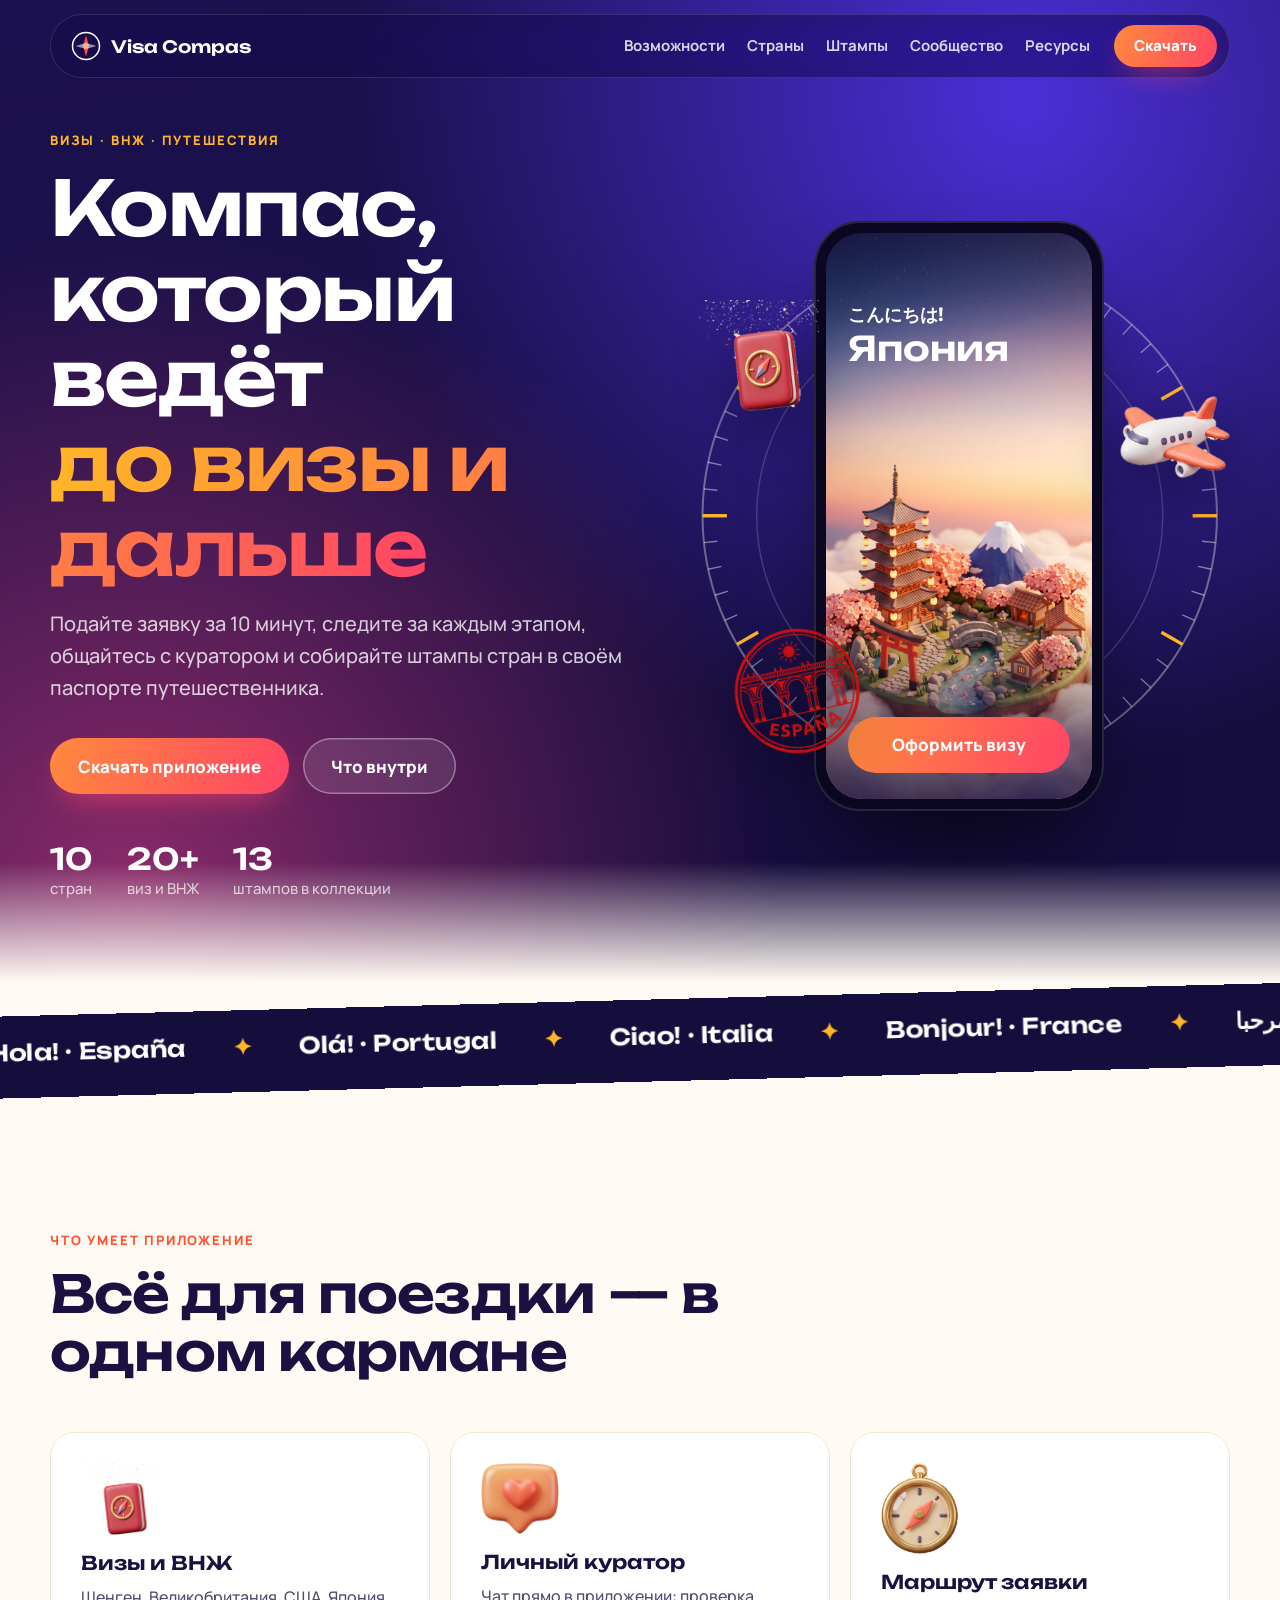
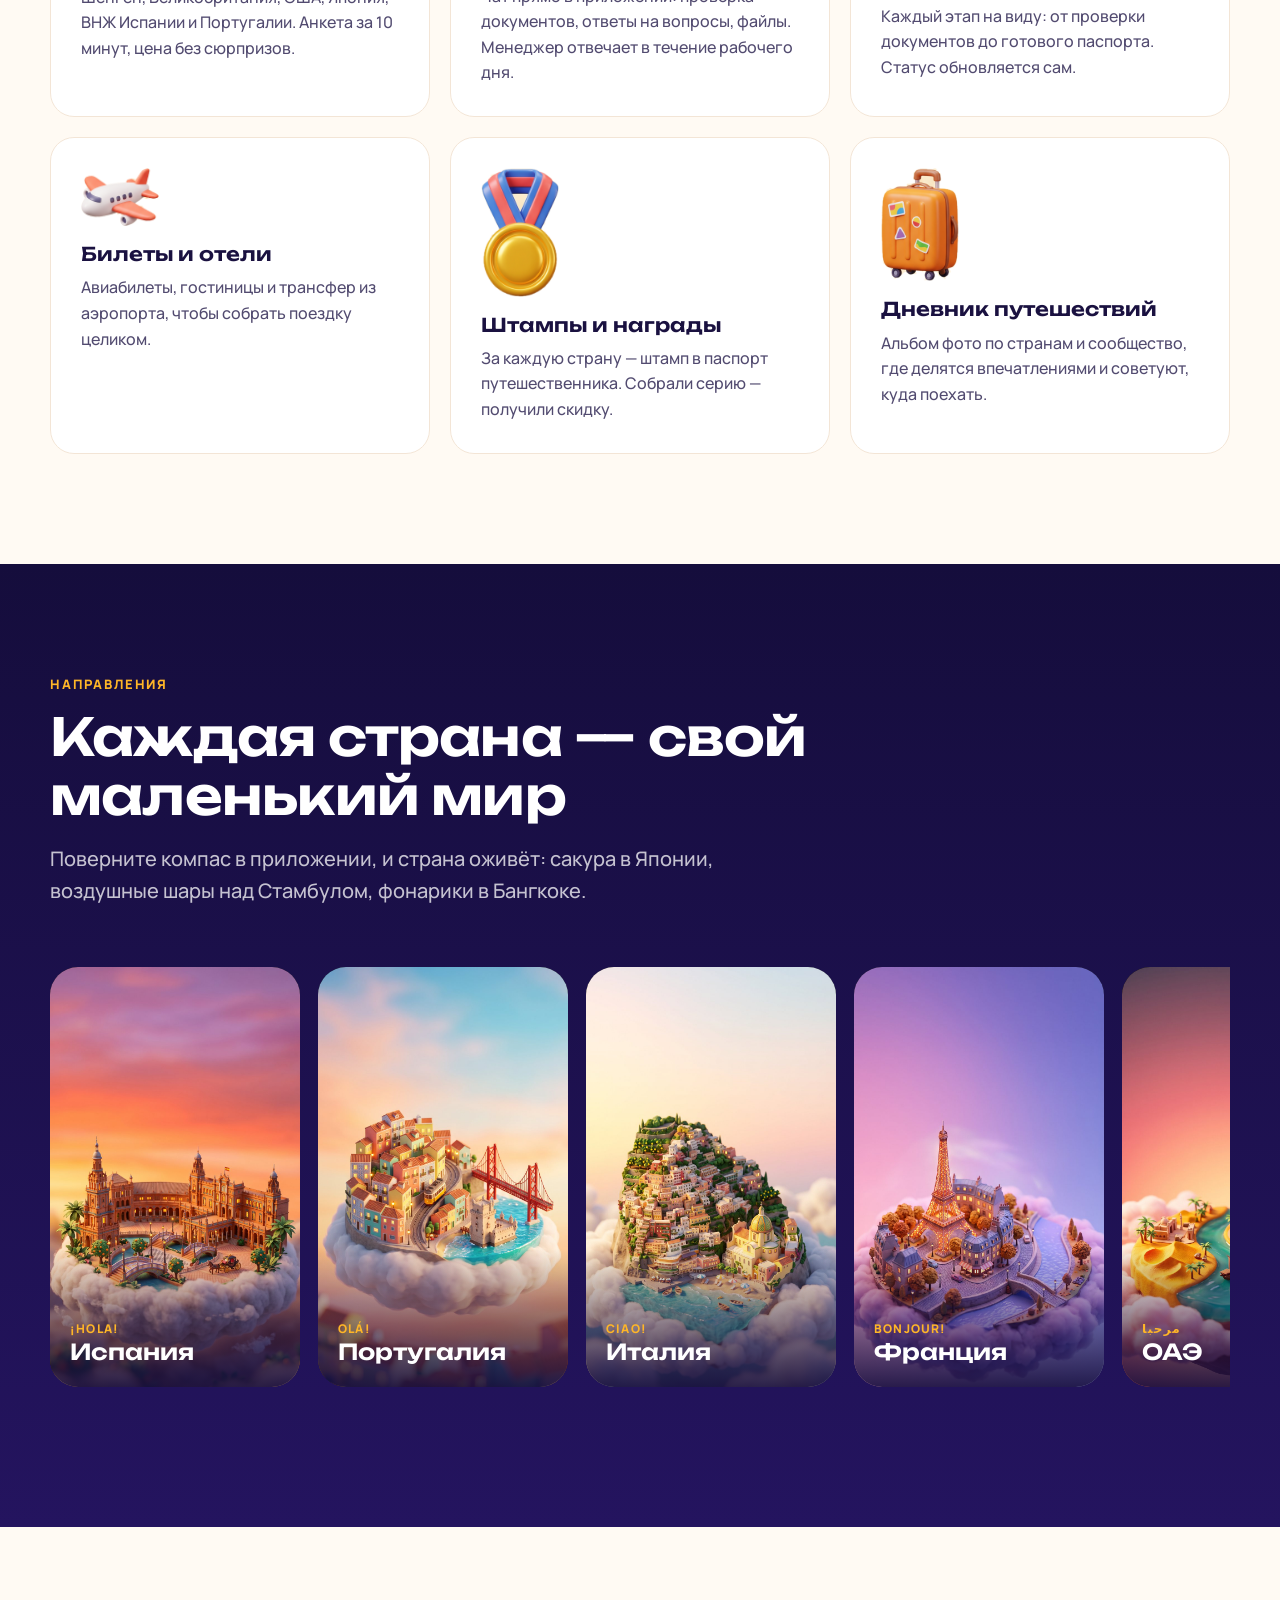
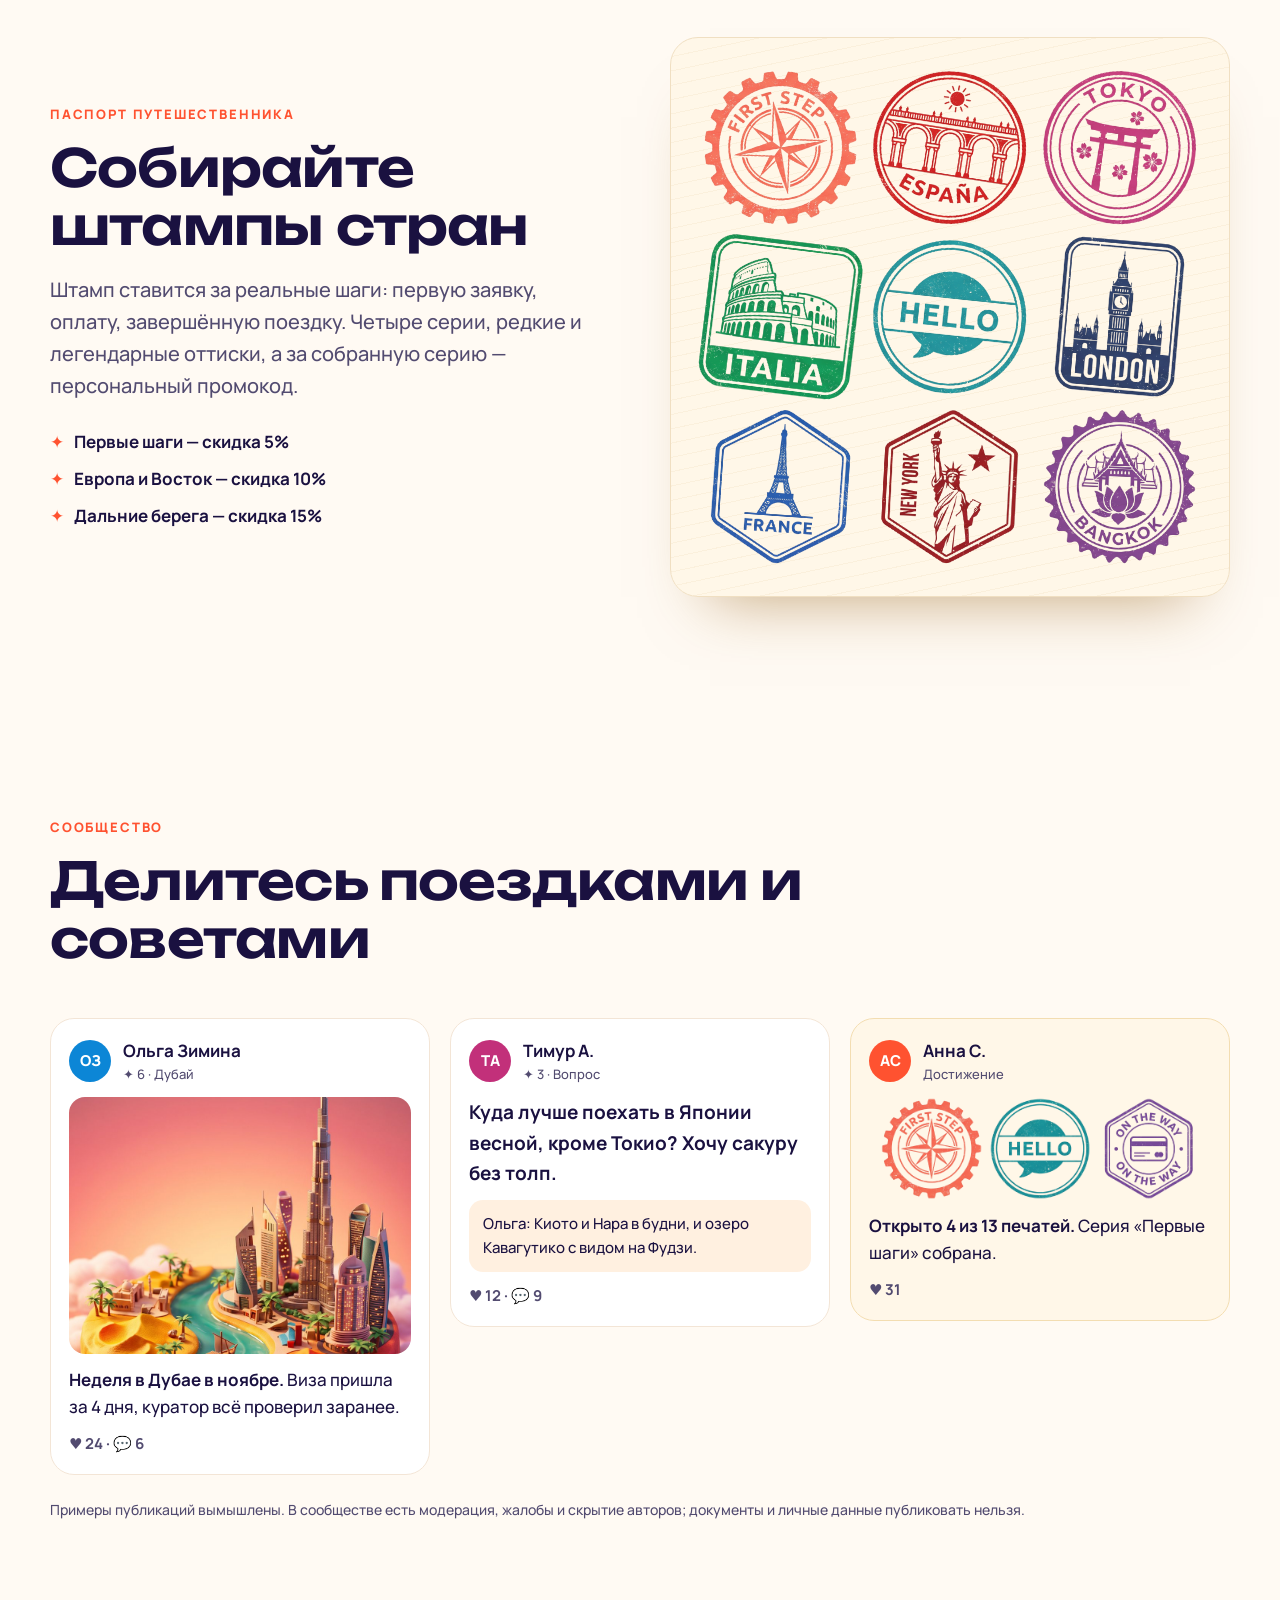
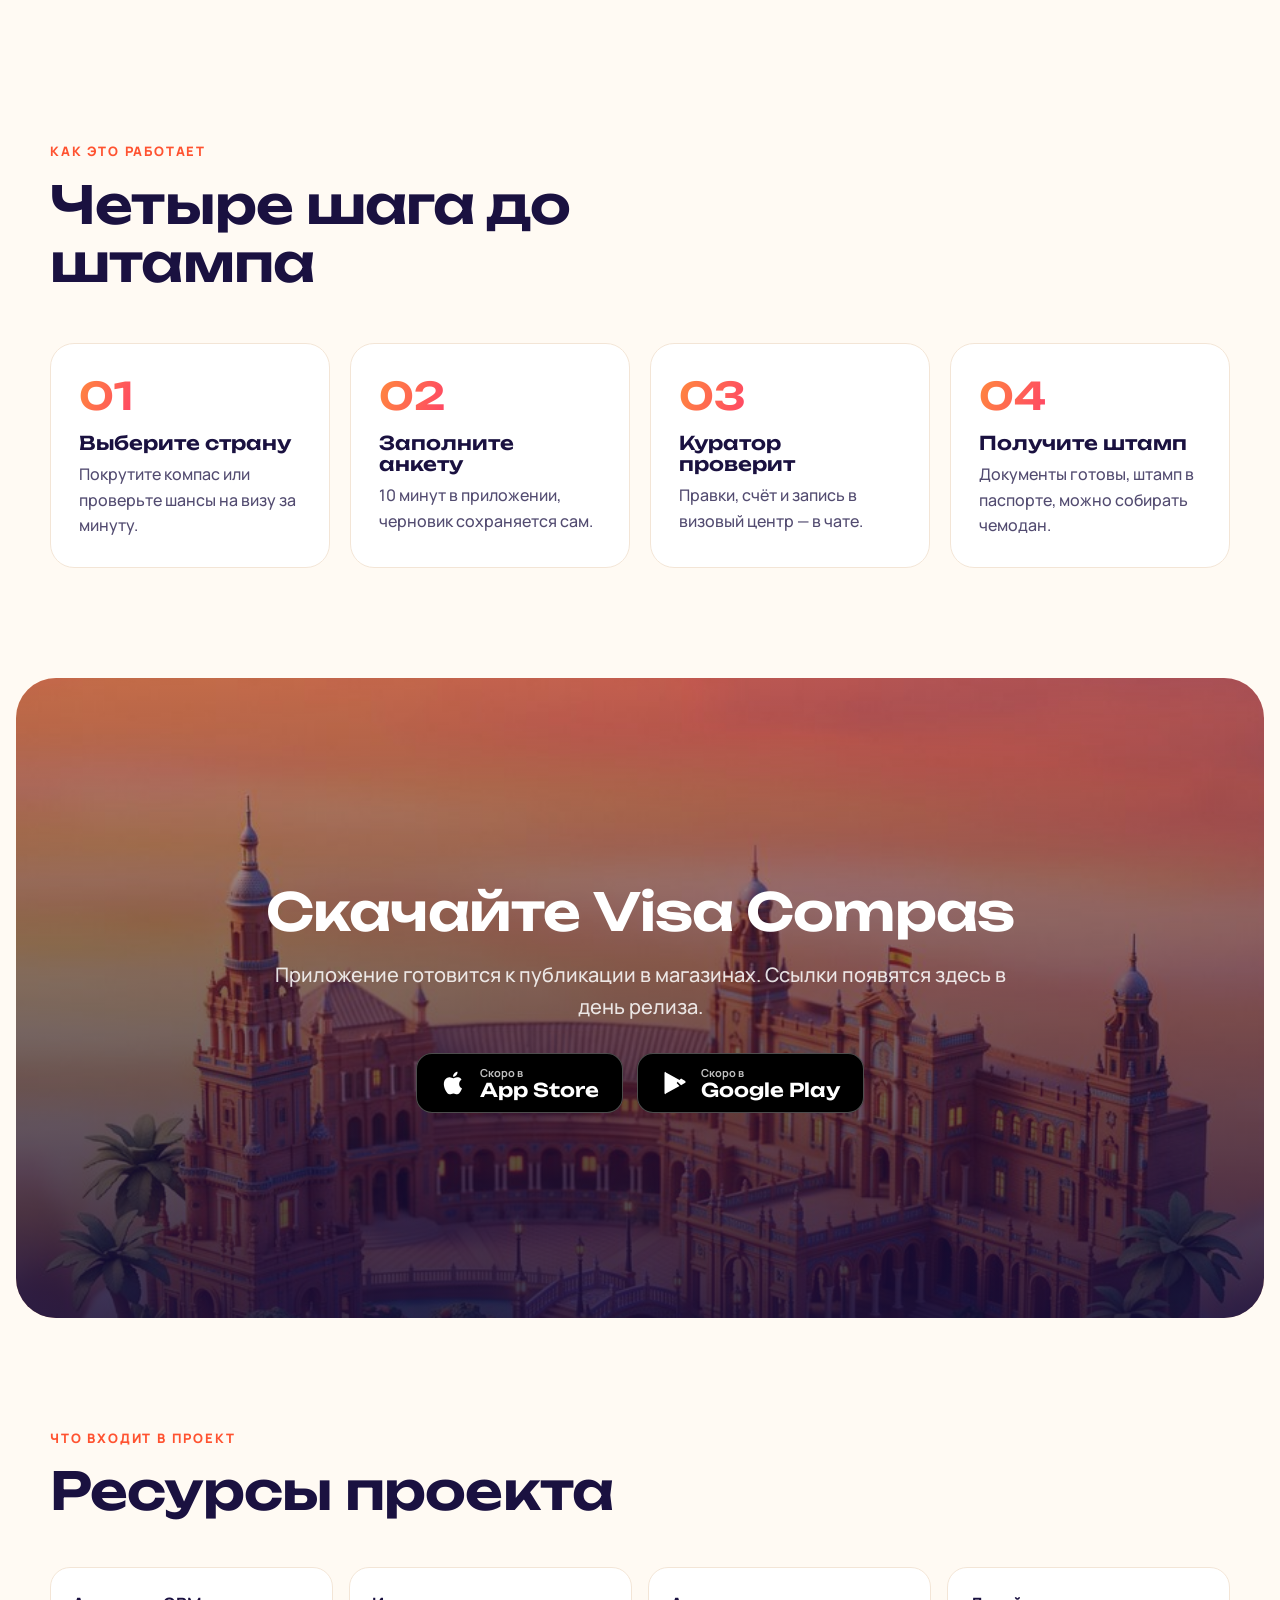
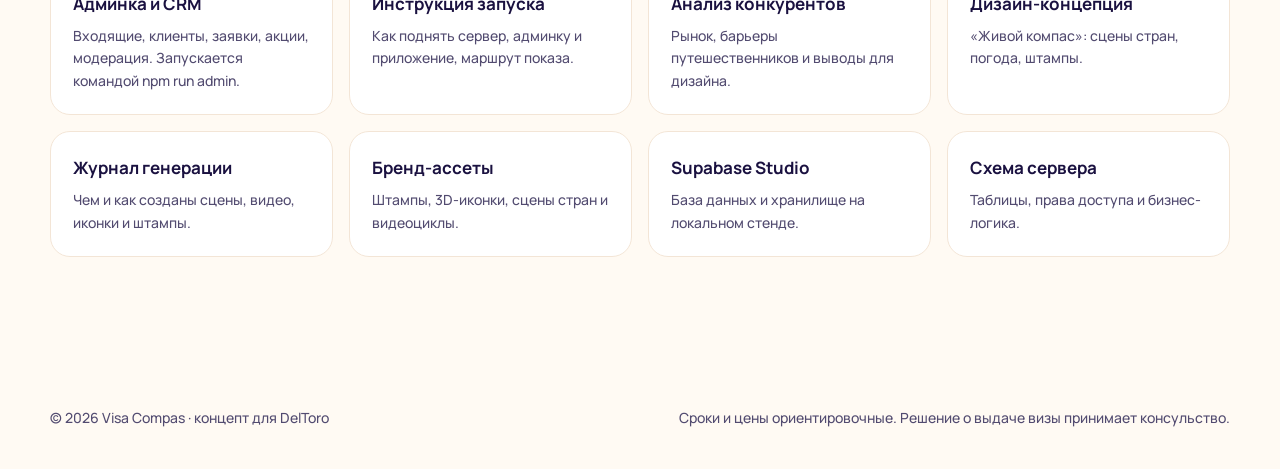
==== index.html @ 00171184 "Visa Compas landing page" ====
<!doctype html>
<html lang="ru">
<head>
  <meta charset="UTF-8" />
  <meta name="viewport" content="width=device-width, initial-scale=1" />
  <title>Visa Compas — визы, ВНЖ и путешествия в одном приложении</title>
  <meta name="description" content="Visa Compas: оформление виз и ВНЖ с личным куратором, авиабилеты, гостиницы и трансферы, коллекция штампов и сообщество путешественников." />
  <meta name="theme-color" content="#150D3C" />
  <link rel="preconnect" href="https://fonts.googleapis.com" />
  <link rel="stylesheet" href="https://fonts.googleapis.com/css2?family=Manrope:wght@500;600;700;800&family=Unbounded:wght@500;600;700&display=swap" />
  <link rel="stylesheet" href="styles.css" />
</head>
<body>
  <div class="intro" id="intro" aria-hidden="true">
    <div class="intro-stage">
      <svg class="intro-compass" viewBox="0 0 200 200">
        <circle class="intro-ring" cx="100" cy="100" r="92" />
        <circle class="intro-ring thin" cx="100" cy="100" r="74" />
        <g class="intro-ticks"></g>
        <g class="intro-needle">
          <path d="M100 26 L110 100 L100 174 L90 100 Z" fill="#FF5230" />
          <path d="M100 100 L110 100 L100 174 Z" fill="#FFFFFF" opacity=".9" />
          <circle cx="100" cy="100" r="6" fill="#FFB627" />
        </g>
      </svg>
      <img class="intro-stamp" src="media/stamps/approved.png" alt="" />
    </div>
    <p class="intro-word"><span>Visa</span> <span>Compas</span></p>
    <p class="intro-hint">Нажмите, чтобы пропустить</p>
  </div>

  <div class="glow" aria-hidden="true"></div>

  <header class="nav" id="top">
    <a class="logo" href="#top" aria-label="Visa Compas">
      <svg viewBox="0 0 40 40" aria-hidden="true"><circle cx="20" cy="20" r="18" fill="none" stroke="currentColor" stroke-width="2"/><path d="M20 6 L24 20 L20 34 L16 20 Z" fill="#FF5230"/><path d="M6 20 L20 16 L34 20 L20 24 Z" fill="currentColor" opacity=".55"/></svg>
      Visa Compas
    </a>
    <nav aria-label="Разделы">
      <a href="#features">Возможности</a>
      <a href="#countries">Страны</a>
      <a href="#stamps">Штампы</a>
      <a href="#community">Сообщество</a>
      <a href="#resources">Ресурсы</a>
    </nav>
    <a class="btn small" href="#download">Скачать</a>
  </header>

  <main>
    <section class="hero">
      <div class="hero-text">
        <p class="kicker reveal">Визы · ВНЖ · Путешествия</p>
        <h1 class="reveal">Компас,<br />который ведёт<br /><span class="grad">до визы и дальше</span></h1>
        <p class="lead reveal">Подайте заявку за 10 минут, следите за каждым этапом, общайтесь с куратором и собирайте штампы стран в своём паспорте путешественника.</p>
        <div class="cta reveal">
          <a class="btn" href="#download">Скачать приложение</a>
          <a class="btn ghost" href="#features">Что внутри</a>
        </div>
        <ul class="facts reveal">
          <li><b>10</b> стран</li>
          <li><b>20+</b> виз и ВНЖ</li>
          <li><b>13</b> штампов в коллекции</li>
        </ul>
      </div>
      <div class="hero-stage" aria-hidden="true">
        <svg class="ring" viewBox="0 0 400 400">
          <circle cx="200" cy="200" r="190" fill="none" stroke="rgba(255,255,255,.35)" stroke-width="1.5"/>
          <circle cx="200" cy="200" r="150" fill="none" stroke="rgba(255,255,255,.18)"/>
          <g class="ticks"></g>
        </svg>
        <div class="phone">
          <video class="phone-video" src="media/loops/japan.mp4" autoplay muted loop playsinline poster="media/scenes/japan.jpg"></video>
          <div class="phone-ui">
            <span class="hello">こんにちは!</span>
            <span class="place">Япония</span>
            <span class="pill">Оформить визу</span>
          </div>
          <div class="sakura"></div>
        </div>
        <img class="float f1" src="media/icons3d/passport.png" alt="" />
        <img class="float f2" src="media/icons3d/plane.png" alt="" />
        <img class="float f3" src="media/stamps/country_spain.png" alt="" />
      </div>
    </section>

    <div class="marquee" aria-hidden="true">
      <div class="track">
        <span>¡Hola! · España</span><span>Olá! · Portugal</span><span>Ciao! · Italia</span><span>Bonjour! · France</span><span>مرحبا · Dubai</span><span>Merhaba! · Türkiye</span><span>こんにちは · 日本</span><span>สวัสดี · Thailand</span><span>Hello! · London</span><span>Hey! · New York</span>
        <span>¡Hola! · España</span><span>Olá! · Portugal</span><span>Ciao! · Italia</span><span>Bonjour! · France</span><span>مرحبا · Dubai</span><span>Merhaba! · Türkiye</span><span>こんにちは · 日本</span><span>สวัสดี · Thailand</span><span>Hello! · London</span><span>Hey! · New York</span>
      </div>
    </div>

    <section class="section" id="features">
      <p class="kicker reveal">Что умеет приложение</p>
      <h2 class="reveal">Всё для поездки — в одном кармане</h2>
      <div class="features">
        <article class="feature reveal"><img src="media/icons3d/passport.png" alt="" /><h3>Визы и ВНЖ</h3><p>Шенген, Великобритания, США, Япония, ВНЖ Испании и Португалии. Анкета за 10 минут, цена без сюрпризов.</p></article>
        <article class="feature reveal"><img src="media/icons3d/chat.png" alt="" /><h3>Личный куратор</h3><p>Чат прямо в приложении: проверка документов, ответы на вопросы, файлы. Менеджер отвечает в течение рабочего дня.</p></article>
        <article class="feature reveal"><img src="media/icons3d/compass.png" alt="" /><h3>Маршрут заявки</h3><p>Каждый этап на виду: от проверки документов до готового паспорта. Статус обновляется сам.</p></article>
        <article class="feature reveal"><img src="media/icons3d/plane.png" alt="" /><h3>Билеты и отели</h3><p>Авиабилеты, гостиницы и трансфер из аэропорта, чтобы собрать поездку целиком.</p></article>
        <article class="feature reveal"><img src="media/icons3d/medal.png" alt="" /><h3>Штампы и награды</h3><p>За каждую страну — штамп в паспорт путешественника. Собрали серию — получили скидку.</p></article>
        <article class="feature reveal"><img src="media/icons3d/suitcase.png" alt="" /><h3>Дневник путешествий</h3><p>Альбом фото по странам и сообщество, где делятся впечатлениями и советуют, куда поехать.</p></article>
      </div>
    </section>

    <section class="section dark" id="countries">
      <p class="kicker reveal">Направления</p>
      <h2 class="reveal">Каждая страна — свой маленький мир</h2>
      <p class="lead reveal">Поверните компас в приложении, и страна оживёт: сакура в Японии, воздушные шары над Стамбулом, фонарики в Бангкоке.</p>
      <div class="islands" role="list"></div>
    </section>

    <section class="section" id="stamps">
      <div class="split">
        <div>
          <p class="kicker reveal">Паспорт путешественника</p>
          <h2 class="reveal">Собирайте штампы стран</h2>
          <p class="lead reveal">Штамп ставится за реальные шаги: первую заявку, оплату, завершённую поездку. Четыре серии, редкие и легендарные оттиски, а за собранную серию — персональный промокод.</p>
          <ul class="ticks-list reveal">
            <li>Первые шаги — скидка 5%</li>
            <li>Европа и Восток — скидка 10%</li>
            <li>Дальние берега — скидка 15%</li>
          </ul>
        </div>
        <div class="paper" aria-label="Пример коллекции штампов">
          <div class="stamp-grid"></div>
        </div>
      </div>
    </section>

    <section class="section community" id="community">
      <p class="kicker reveal">Сообщество</p>
      <h2 class="reveal">Делитесь поездками и советами</h2>
      <div class="cards">
        <article class="post reveal">
          <header><span class="ava" style="background:#0C86D6">ОЗ</span><div><b>Ольга Зимина</b><small>✦ 6 · Дубай</small></div></header>
          <img src="media/scenes/uae.jpg" alt="Сцена Дубая из приложения" loading="lazy" />
          <p><b>Неделя в Дубае в ноябре.</b> Виза пришла за 4 дня, куратор всё проверил заранее.</p>
          <footer>♥ 24 · 💬 6</footer>
        </article>
        <article class="post reveal">
          <header><span class="ava" style="background:#C2307A">ТА</span><div><b>Тимур А.</b><small>✦ 3 · Вопрос</small></div></header>
          <p class="q">Куда лучше поехать в Японии весной, кроме Токио? Хочу сакуру без толп.</p>
          <p class="answer">Ольга: Киото и Нара в будни, и озеро Кавагутико с видом на Фудзи.</p>
          <footer>♥ 12 · 💬 9</footer>
        </article>
        <article class="post achievement reveal">
          <header><span class="ava" style="background:#FF5230">АС</span><div><b>Анна С.</b><small>Достижение</small></div></header>
          <div class="trophy"><img src="media/stamps/first_step.png" alt="" /><img src="media/stamps/first_chat.png" alt="" /><img src="media/stamps/first_pay.png" alt="" /></div>
          <p><b>Открыто 4 из 13 печатей.</b> Серия «Первые шаги» собрана.</p>
          <footer>♥ 31</footer>
        </article>
      </div>
      <p class="note reveal">Примеры публикаций вымышлены. В сообществе есть модерация, жалобы и скрытие авторов; документы и личные данные публиковать нельзя.</p>
    </section>

    <section class="section" id="how">
      <p class="kicker reveal">Как это работает</p>
      <h2 class="reveal">Четыре шага до штампа</h2>
      <ol class="steps">
        <li class="reveal"><b>01</b><h3>Выберите страну</h3><p>Покрутите компас или проверьте шансы на визу за минуту.</p></li>
        <li class="reveal"><b>02</b><h3>Заполните анкету</h3><p>10 минут в приложении, черновик сохраняется сам.</p></li>
        <li class="reveal"><b>03</b><h3>Куратор проверит</h3><p>Правки, счёт и запись в визовый центр — в чате.</p></li>
        <li class="reveal"><b>04</b><h3>Получите штамп</h3><p>Документы готовы, штамп в паспорте, можно собирать чемодан.</p></li>
      </ol>
    </section>

    <section class="download" id="download">
      <video src="media/loops/spain.mp4" autoplay muted loop playsinline poster="media/scenes/spain.jpg" aria-hidden="true"></video>
      <div class="download-inner">
        <h2 class="reveal">Скачайте Visa Compas</h2>
        <p class="lead reveal">Приложение готовится к публикации в магазинах. Ссылки появятся здесь в день релиза.</p>
        <div class="stores reveal">
          <a class="store" href="#download" aria-disabled="true"><svg viewBox="0 0 24 24" aria-hidden="true"><path fill="currentColor" d="M16.4 12.6c0-2.4 2-3.6 2.1-3.7-1.1-1.7-2.9-1.9-3.5-1.9-1.5-.2-2.9.9-3.7.9s-1.9-.9-3.2-.8c-1.6 0-3.1 1-4 2.4-1.7 3-.4 7.4 1.2 9.8.8 1.2 1.8 2.5 3 2.4 1.2 0 1.7-.8 3.2-.8s1.9.8 3.2.8c1.3 0 2.1-1.2 2.9-2.4.9-1.3 1.3-2.6 1.3-2.7-.1 0-2.5-1-2.5-4M14 5.4c.7-.8 1.1-1.9 1-3-.9 0-2.1.6-2.8 1.4-.6.7-1.2 1.8-1 2.9 1.1.1 2.1-.5 2.8-1.3"/></svg><span><small>Скоро в</small>App Store</span></a>
          <a class="store" href="#download" aria-disabled="true"><svg viewBox="0 0 24 24" aria-hidden="true"><path fill="currentColor" d="M3.6 2.3 13.4 12l-9.8 9.7c-.4-.2-.6-.6-.6-1.1V3.4c0-.5.2-.9.6-1.1m11 8.5 2.6-2.6 3.2 1.8c.9.5.9 1.6 0 2.1l-3.2 1.8-2.6-2.6zm-1.2 1.2 2.5 2.5-11.7 6.6 9.2-9.1zm0 0L4.2 2.9 15.9 9.5z"/></svg><span><small>Скоро в</small>Google Play</span></a>
        </div>
      </div>
    </section>

    <section class="section" id="resources">
      <p class="kicker reveal">Для команды и заказчика</p>
      <h2 class="reveal">Ресурсы проекта</h2>
      <div class="resources">
        <a class="res reveal" href="http://localhost:5180"><b>Админка и CRM</b><span>Входящие, клиенты, заявки, акции, модерация. Запускается командой npm run admin.</span></a>
        <a class="res reveal" href="../README.md"><b>Инструкция запуска</b><span>Как поднять сервер, админку и приложение, маршрут показа.</span></a>
        <a class="res reveal" href="../docs/competitive-analysis.md"><b>Анализ конкурентов</b><span>Рынок, барьеры путешественников и выводы для дизайна.</span></a>
        <a class="res reveal" href="../docs/redesign-plan.md"><b>Дизайн-концепция</b><span>«Живой компас»: сцены стран, погода, штампы.</span></a>
        <a class="res reveal" href="../docs/generation-log.md"><b>Журнал генерации</b><span>Чем и как созданы сцены, видео, иконки и штампы.</span></a>
        <a class="res reveal" href="media/stamps/"><b>Бренд-ассеты</b><span>Штампы, 3D-иконки, сцены стран и видеоциклы.</span></a>
        <a class="res reveal" href="http://localhost:54323"><b>Supabase Studio</b><span>База данных и хранилище на локальном стенде.</span></a>
        <a class="res reveal" href="../supabase/migrations/"><b>Схема сервера</b><span>Таблицы, права доступа и бизнес-логика.</span></a>
      </div>
    </section>
  </main>

  <footer class="foot">
    <span>© 2026 Visa Compas · концепт для DelToro</span>
    <span>Сроки и цены ориентировочные. Решение о выдаче визы принимает консульство.</span>
  </footer>

  <script src="app.js"></script>
</body>
</html>
---- styles.css ----
/* Same palette as the app: ink night, sunset coral, sun gold. */
:root {
  --ink: #150d3c; --pine: #2a1a7a; --violet: #5336e2; --paper: #fffaf3; --bone: #fff0e0; --line: #f3e5d6;
  --ember: #ff5230; --coral: #ff8a3d; --rose: #ff4466; --brass: #ffb627; --text: #1a1140; --soft: #524b70;
  --r: 24px; --max: 1180px;
}
* { box-sizing: border-box; }
html { scroll-behavior: smooth; }
body { margin: 0; background: var(--paper); color: var(--text); font: 500 17px/1.6 Manrope, system-ui, sans-serif; overflow-x: hidden; }
h1, h2, h3 { font-family: Unbounded, sans-serif; font-weight: 600; margin: 0; line-height: 1.12; }
h1 { font-size: clamp(38px, 6vw, 76px); letter-spacing: -0.02em; }
h2 { font-size: clamp(30px, 4.2vw, 52px); letter-spacing: -0.015em; max-width: 16ch; }
h3 { font-size: 19px; }
p { margin: 0; }
a { color: inherit; }
img, video { display: block; max-width: 100%; }
:focus-visible { outline: 3px solid var(--brass); outline-offset: 3px; border-radius: 8px; }

.grad { background: linear-gradient(100deg, var(--brass), var(--coral) 45%, var(--rose)); -webkit-background-clip: text; background-clip: text; color: transparent; }
.kicker { font-weight: 800; font-size: 13px; letter-spacing: .14em; text-transform: uppercase; color: var(--ember); margin-bottom: 14px; }
.lead { font-size: clamp(17px, 1.6vw, 20px); color: var(--soft); max-width: 58ch; margin-top: 18px; }

.btn { display: inline-flex; align-items: center; justify-content: center; height: 56px; padding: 0 28px; border-radius: 999px; text-decoration: none; font-weight: 800; color: #fff; background: linear-gradient(110deg, var(--coral), var(--rose)); box-shadow: 0 14px 30px -12px rgba(255, 68, 102, .7); transition: transform .25s, box-shadow .25s; }
.btn:hover { transform: translateY(-2px); box-shadow: 0 20px 36px -12px rgba(255, 68, 102, .8); }
.btn.ghost { background: rgba(255,255,255,.1); box-shadow: inset 0 0 0 1.5px rgba(255,255,255,.35); }
.btn.small { height: 42px; padding: 0 20px; font-size: 15px; }

/* Soft light that follows the cursor over the dark hero. */
.glow { position: fixed; inset: 0; pointer-events: none; z-index: 0; background: radial-gradient(500px circle at var(--mx, 70%) var(--my, 20%), rgba(255, 138, 61, .16), transparent 60%); }

.nav { position: fixed; top: calc(14px + env(safe-area-inset-top, 0px)); left: 50%; transform: translateX(-50%); z-index: 20; width: min(var(--max), calc(100% - 28px)); display: flex; align-items: center; gap: 24px; padding: 10px 12px 10px 20px; border-radius: 999px; color: #fff; background: rgba(21, 13, 60, .55); backdrop-filter: blur(16px) saturate(140%); border: 1px solid rgba(255,255,255,.12); transition: background .3s; }
.nav.solid { background: rgba(21, 13, 60, .9); }
.logo { display: flex; align-items: center; gap: 10px; font: 600 17px Unbounded, sans-serif; text-decoration: none; }
.logo svg { width: 30px; height: 30px; animation: spin 24s linear infinite; }
.nav nav { display: flex; gap: 22px; margin-left: auto; }
.nav nav a { text-decoration: none; font-weight: 700; font-size: 15px; opacity: .82; transition: opacity .2s; }
.nav nav a:hover { opacity: 1; }

.hero { position: relative; z-index: 1; min-height: min(100vh, 900px); display: grid; grid-template-columns: 1.05fr .95fr; align-items: center; gap: 40px; padding: 130px max(28px, calc((100% - var(--max)) / 2)) 80px; color: #fff; background: radial-gradient(circle at 80% 10%, #4b2fd8 0, transparent 50%), radial-gradient(circle at 10% 90%, #8a2a6a 0, transparent 45%), linear-gradient(170deg, #1c1150, var(--ink) 70%); overflow: hidden; }
.hero::after { content: ''; position: absolute; inset: auto 0 -1px 0; height: 120px; background: linear-gradient(transparent, var(--paper)); }
.hero .kicker { color: var(--brass); }
.hero .lead { color: rgba(255,255,255,.78); }
.cta { display: flex; gap: 14px; flex-wrap: wrap; margin-top: 34px; }
.facts { display: flex; gap: 34px; list-style: none; padding: 0; margin: 46px 0 0; color: rgba(255,255,255,.72); font-size: 15px; }
.facts b { display: block; font: 600 30px Unbounded, sans-serif; color: #fff; }

.hero-stage { position: relative; display: grid; place-items: center; min-height: 600px; }
.ring { position: absolute; width: min(560px, 100%); animation: spin 90s linear infinite; }
.phone { position: relative; width: 290px; height: 590px; border-radius: 46px; padding: 12px; background: #0b0722; box-shadow: 0 50px 90px -30px rgba(0,0,0,.7), inset 0 0 0 2px rgba(255,255,255,.12); animation: bob 7s ease-in-out infinite; overflow: hidden; }
.phone-video { width: 100%; height: 100%; object-fit: cover; border-radius: 36px; }
.phone-ui { position: absolute; inset: 12px; border-radius: 36px; padding: 70px 22px 26px; display: flex; flex-direction: column; background: linear-gradient(rgba(21,13,60,.45), transparent 35%, transparent 70%, rgba(21,13,60,.8)); }
.phone-ui .hello { font: 600 18px Unbounded, sans-serif; }
.phone-ui .place { font: 600 34px Unbounded, sans-serif; }
.phone-ui .pill { margin-top: auto; align-self: stretch; text-align: center; padding: 14px; border-radius: 999px; font-weight: 800; background: linear-gradient(110deg, var(--coral), var(--rose)); }
.sakura { position: absolute; inset: 0; pointer-events: none; }
.sakura i { position: absolute; top: -20px; width: 10px; height: 8px; border-radius: 60% 0; background: #ffd1e3; opacity: .9; animation: fall linear infinite; }
.float { position: absolute; width: 120px; filter: drop-shadow(0 20px 30px rgba(0,0,0,.4)); animation: bob 6s ease-in-out infinite; }
.f1 { left: 2%; top: 14%; animation-delay: -1s; }
.f2 { right: 0; top: 30%; width: 110px; animation-delay: -3s; }
.f3 { left: 8%; bottom: 10%; width: 130px; transform: rotate(-12deg); animation-delay: -2s; }

.marquee { position: relative; z-index: 1; overflow: hidden; padding: 22px 0; background: var(--ink); color: #fff; transform: rotate(-1.5deg) scale(1.03); margin: 20px 0 40px; }
.track { display: flex; gap: 46px; width: max-content; animation: marquee 40s linear infinite; font: 600 22px Unbounded, sans-serif; white-space: nowrap; }
.track span::after { content: '✦'; color: var(--brass); margin-left: 46px; }

.section { position: relative; z-index: 1; padding: 110px max(28px, calc((100% - var(--max)) / 2)); }
.section.dark { color: #fff; background: linear-gradient(180deg, var(--ink), #24145f); }
.section.dark .lead { color: rgba(255,255,255,.75); }
.section.dark .kicker { color: var(--brass); }

.features { display: grid; grid-template-columns: repeat(3, 1fr); gap: 20px; margin-top: 50px; }
.feature { padding: 30px; border-radius: var(--r); background: #fff; border: 1px solid var(--line); transition: transform .35s, box-shadow .35s; }
.feature:hover { transform: translateY(-6px) rotate(-.4deg); box-shadow: 0 30px 50px -30px rgba(83, 54, 226, .45); }
.feature img { width: 78px; margin-bottom: 18px; transition: transform .4s; }
.feature:hover img { transform: scale(1.12) rotate(-6deg); }
.feature p { color: var(--soft); margin-top: 10px; font-size: 16px; }

.islands { display: grid; grid-auto-flow: column; grid-auto-columns: 250px; gap: 18px; margin-top: 50px; overflow-x: auto; padding: 10px 4px 30px; scroll-snap-type: x mandatory; scrollbar-width: thin; }
.island { position: relative; height: 420px; border-radius: 28px; overflow: hidden; scroll-snap-align: start; background: #000; transition: transform .4s; }
.island:hover { transform: translateY(-10px); }
.island img, .island video { position: absolute; inset: 0; width: 100%; height: 100%; object-fit: cover; transition: opacity .5s; }
.island video { opacity: 0; }
.island:hover video { opacity: 1; }
.island .label { position: absolute; inset: auto 0 0; padding: 70px 20px 20px; background: linear-gradient(transparent, rgba(21,13,60,.9)); }
.island .label small { display: block; color: var(--brass); font-weight: 800; letter-spacing: .1em; text-transform: uppercase; font-size: 12px; }
.island .label b { font: 600 22px Unbounded, sans-serif; }

.split { display: grid; grid-template-columns: 1fr 1fr; gap: 60px; align-items: center; }
.ticks-list { list-style: none; padding: 0; margin: 26px 0 0; display: grid; gap: 10px; font-weight: 700; }
.ticks-list li::before { content: '✦'; color: var(--ember); margin-right: 10px; }
.paper { padding: 30px; border-radius: 28px; background: repeating-linear-gradient(-12deg, #fff7e8 0 13px, #fbf0dc 13px 14px); border: 1px solid #f0dfc2; box-shadow: 0 40px 60px -40px rgba(138, 82, 0, .5); }
.stamp-grid { display: grid; grid-template-columns: repeat(3, 1fr); gap: 10px; }
.stamp-grid img { width: 100%; opacity: .95; transform: rotate(var(--r, 0deg)); }
.stamp-grid.on img { animation: press .5s cubic-bezier(.3, 1.6, .5, 1) both; animation-delay: var(--d, 0s); }

.cards { display: grid; grid-template-columns: repeat(3, 1fr); gap: 20px; margin-top: 50px; align-items: start; }
.post { padding: 18px; border-radius: var(--r); background: #fff; border: 1px solid var(--line); display: grid; gap: 12px; }
.post header { display: flex; align-items: center; gap: 12px; }
.post header small { display: block; color: var(--soft); font-size: 13px; }
.ava { width: 42px; height: 42px; border-radius: 50%; display: grid; place-items: center; color: #fff; font-weight: 800; font-size: 15px; }
.post img { border-radius: 16px; aspect-ratio: 4 / 3; object-fit: cover; width: 100%; }
.post footer { color: var(--soft); font-weight: 700; font-size: 15px; }
.post .q { font-size: 19px; font-weight: 700; }
.post .answer { padding: 12px 14px; border-radius: 14px; background: var(--bone); font-size: 15px; }
.post.achievement { background: #fff7e8; border-color: #f3ddb1; }
.trophy { display: flex; justify-content: center; gap: 6px; }
.trophy img { width: 30%; border-radius: 0; aspect-ratio: 1; object-fit: contain; }
.note { margin-top: 24px; color: var(--soft); font-size: 14px; }

.steps { list-style: none; padding: 0; margin: 50px 0 0; display: grid; grid-template-columns: repeat(4, 1fr); gap: 20px; counter-reset: s; }
.steps li { padding: 28px; border-radius: var(--r); background: #fff; border: 1px solid var(--line); }
.steps b { font: 600 38px Unbounded, sans-serif; background: linear-gradient(110deg, var(--coral), var(--rose)); -webkit-background-clip: text; background-clip: text; color: transparent; }
.steps h3 { margin: 14px 0 8px; }
.steps p { color: var(--soft); font-size: 16px; }

.download { position: relative; z-index: 1; min-height: 640px; display: grid; place-items: center; text-align: center; color: #fff; overflow: hidden; margin: 0 max(16px, calc((100% - var(--max) - 100px) / 2)); border-radius: 40px; }
.download video { position: absolute; inset: 0; width: 100%; height: 100%; object-fit: cover; }
.download::before { content: ''; position: absolute; inset: 0; z-index: 1; background: linear-gradient(rgba(21,13,60,.25), rgba(21,13,60,.85)); }
.download-inner { position: relative; z-index: 2; padding: 40px 24px; display: grid; justify-items: center; }
.download h2 { max-width: none; }
.download .lead { color: rgba(255,255,255,.85); }
.stores { display: flex; gap: 14px; flex-wrap: wrap; justify-content: center; margin-top: 30px; }
.store { display: flex; align-items: center; gap: 12px; padding: 12px 24px; border-radius: 16px; background: #000; text-decoration: none; box-shadow: inset 0 0 0 1px rgba(255,255,255,.3); }
.store svg { width: 28px; }
.store span { display: grid; text-align: left; font: 600 19px Unbounded, sans-serif; line-height: 1.1; }
.store small { font: 700 11px Manrope, sans-serif; opacity: .75; }

.resources { display: grid; grid-template-columns: repeat(4, 1fr); gap: 16px; margin-top: 46px; }
.res { display: grid; gap: 8px; align-content: start; padding: 22px; border-radius: 20px; text-decoration: none; background: #fff; border: 1px solid var(--line); transition: transform .25s, border-color .25s; }
.res:hover { transform: translateY(-4px); border-color: var(--violet); }
.res b { font-size: 17px; }
.res b::after { content: ' →'; color: var(--ember); }
.res.static:hover { transform: none; border-color: var(--line); }
.res.static b::after { content: ''; }
.res span { color: var(--soft); font-size: 14px; }

.foot { position: relative; z-index: 1; display: flex; justify-content: space-between; gap: 20px; flex-wrap: wrap; padding: 40px max(28px, calc((100% - var(--max)) / 2)); color: var(--soft); font-size: 14px; }

/* Scroll reveal: content is readable at rest and only drifts into place, so a screenshot never shows a blank section. */
.reveal { transform: translateY(26px); transition: transform .9s cubic-bezier(.2, .7, .2, 1); transition-delay: var(--delay, 0s); }
.reveal.on { transform: none; }

/* Opening: compass draws, needle finds its heading, stamp lands, then the page opens from the centre like the app's country portal. */
.intro { position: fixed; inset: 0; z-index: 100; display: grid; place-content: center; justify-items: center; gap: 22px; color: #fff; cursor: pointer; background: radial-gradient(circle at 50% 40%, #2a1a7a, var(--ink) 70%); clip-path: circle(150% at 50% 45%); }
.intro.out { transition: clip-path .9s cubic-bezier(.7, 0, .3, 1); clip-path: circle(0% at 50% 45%); }
.intro-stage { position: relative; width: min(220px, 52vw); aspect-ratio: 1; }
.intro-compass { width: 100%; height: 100%; overflow: visible; }
.intro-ring { fill: none; stroke: rgba(255,255,255,.75); stroke-width: 2; stroke-dasharray: 580; stroke-dashoffset: 580; animation: draw 1s .1s cubic-bezier(.6, 0, .2, 1) forwards; }
.intro-ring.thin { stroke: rgba(255,255,255,.3); stroke-width: 1; stroke-dasharray: 470; stroke-dashoffset: 470; animation-delay: .25s; }
.intro-ticks line { stroke: #FFB627; stroke-width: 2.5; opacity: 0; animation: fade .3s forwards; animation-delay: var(--d); }
.intro-needle { transform-origin: 100px 100px; transform: rotate(-200deg) scale(.4); opacity: 0; animation: seek 1.5s .45s cubic-bezier(.3, 1.5, .5, 1) forwards; }
.intro-stamp { position: absolute; right: -44%; bottom: 2%; width: 58%; opacity: 0; transform: scale(2.6) rotate(-24deg); animation: land .5s 1.55s cubic-bezier(.3, 1.6, .5, 1) forwards; filter: drop-shadow(0 10px 18px rgba(0,0,0,.35)); }
.intro-word { margin: 0; font: 600 clamp(26px, 5vw, 40px) Unbounded, sans-serif; letter-spacing: -.01em; }
.intro-word span { display: inline-block; opacity: 0; transform: translateY(18px); animation: rise .6s cubic-bezier(.2, .8, .2, 1) forwards; }
.intro-word span:first-child { animation-delay: 1.05s; }
.intro-word span:last-child { animation-delay: 1.2s; background: linear-gradient(100deg, var(--brass), var(--coral), var(--rose)); -webkit-background-clip: text; background-clip: text; color: transparent; }
.intro-hint { margin: 0; font-size: 13px; color: rgba(255,255,255,.45); opacity: 0; animation: fade .4s 1.6s forwards; }
.intro.shake .intro-stage { animation: thud .25s; }
@keyframes draw { to { stroke-dashoffset: 0; } }
@keyframes fade { to { opacity: 1; } }
@keyframes seek { 60% { opacity: 1; } 100% { opacity: 1; transform: rotate(38deg) scale(1); } }
@keyframes land { 0% { opacity: 0; } 60% { opacity: 1; transform: scale(.92) rotate(-11deg); } 100% { opacity: .96; transform: scale(1) rotate(-11deg); } }
@keyframes rise { to { opacity: 1; transform: none; } }
@keyframes thud { 40% { transform: translateY(4px) scale(.985); } }

@keyframes spin { to { transform: rotate(360deg); } }
@keyframes bob { 50% { transform: translateY(-14px); } }
@keyframes marquee { to { transform: translateX(-50%); } }
@keyframes fall { to { transform: translate(var(--dx, 40px), 640px) rotate(540deg); } }
@keyframes press { 0% { opacity: 0; transform: scale(2.2) rotate(var(--r)); } 70% { opacity: 1; transform: scale(.94) rotate(var(--r)); } 100% { opacity: .95; transform: scale(1) rotate(var(--r)); } }

@media (max-width: 960px) {
  .hero, .split { grid-template-columns: 1fr; }
  .hero { padding-top: 120px; text-align: left; }
  .hero-stage { min-height: 560px; }
  .features, .cards { grid-template-columns: 1fr 1fr; }
  .steps, .resources { grid-template-columns: 1fr 1fr; }
  .nav nav { display: none; }
  .nav .btn { margin-left: auto; }
}
@media (max-width: 600px) {
  body { font-size: 16px; }
  .features, .cards, .steps, .resources { grid-template-columns: 1fr; }
  .section { padding: 80px 18px; }
  .hero { padding: 110px 18px 60px; }
  .facts { gap: 22px; }
  .phone { width: 250px; height: 510px; }
  .float { width: 84px; }
  .f2 { width: 76px; }
  .f3 { width: 92px; }
  .download { margin: 0 10px; border-radius: 28px; }
}
@media (prefers-reduced-motion: reduce) {
  *, *::before, *::after { animation: none !important; transition: none !important; scroll-behavior: auto !important; }
  .reveal { transform: none; }
  .intro { display: none; }
}
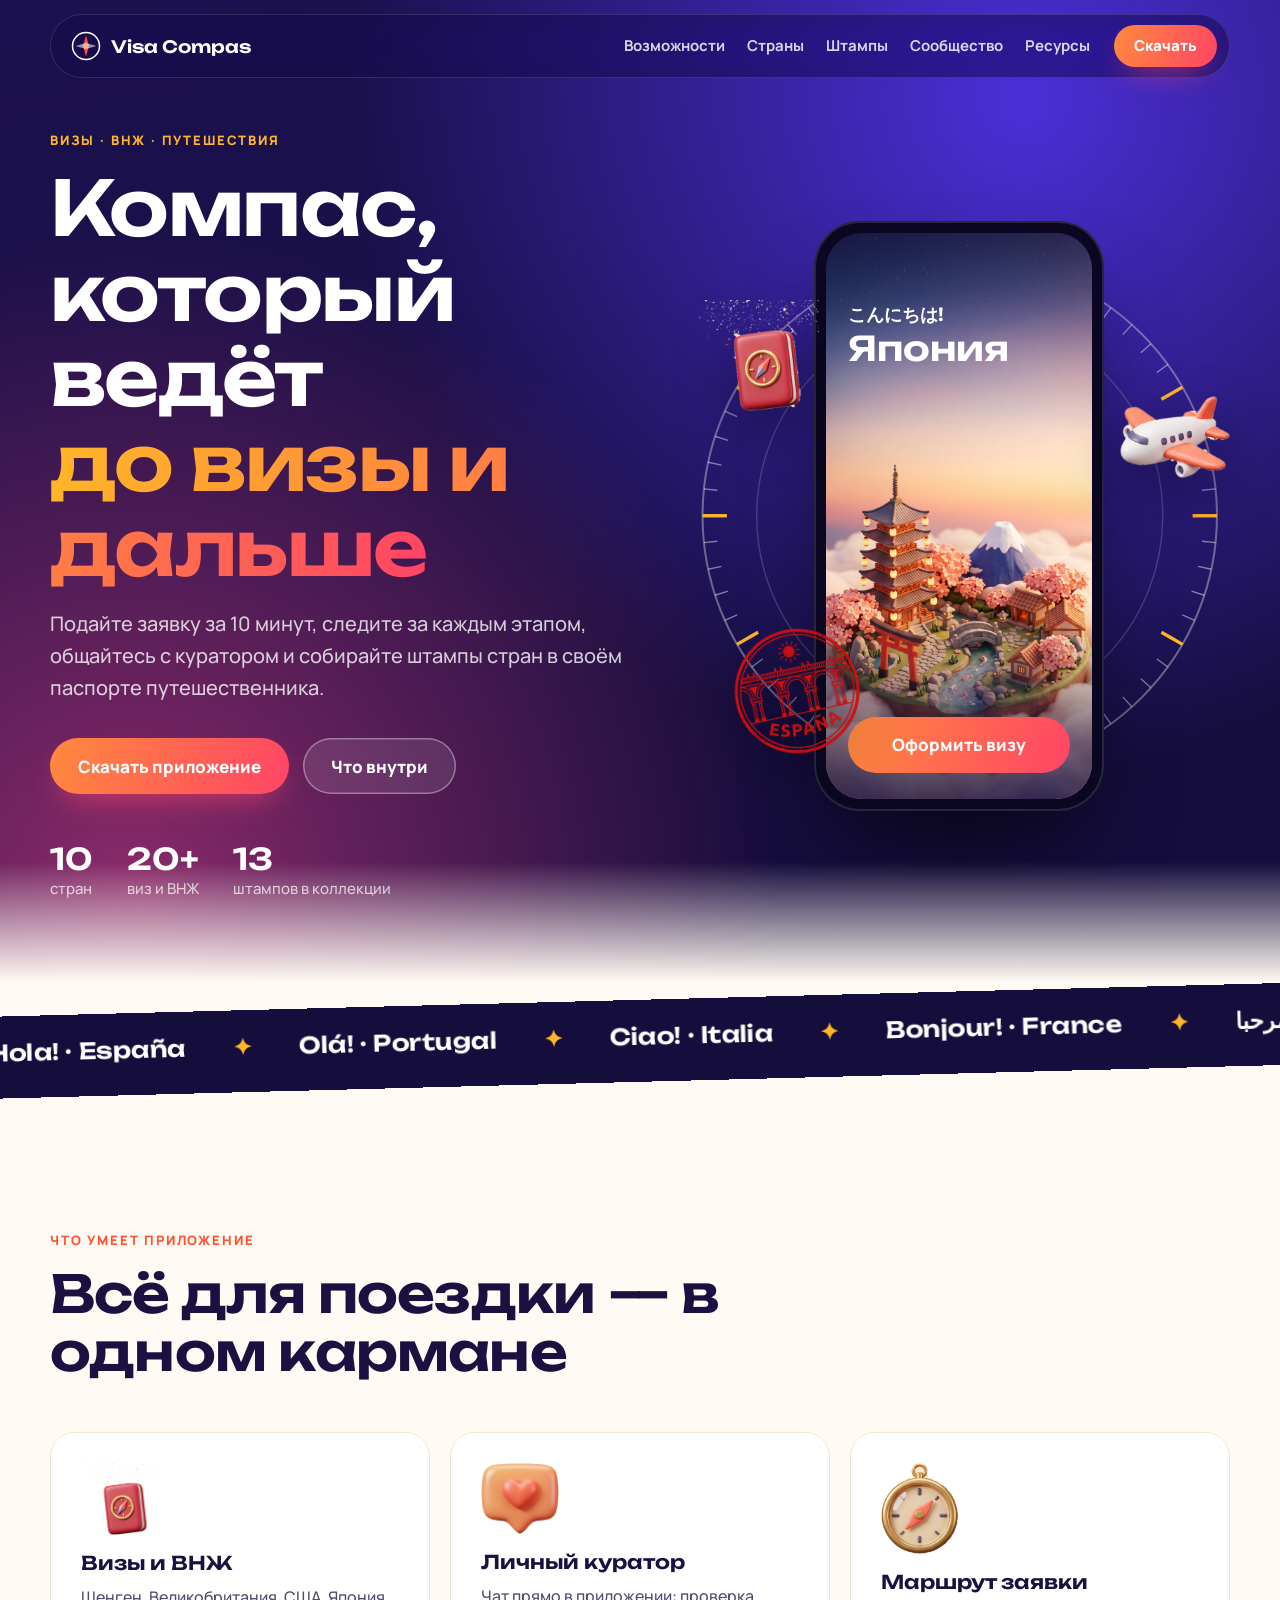
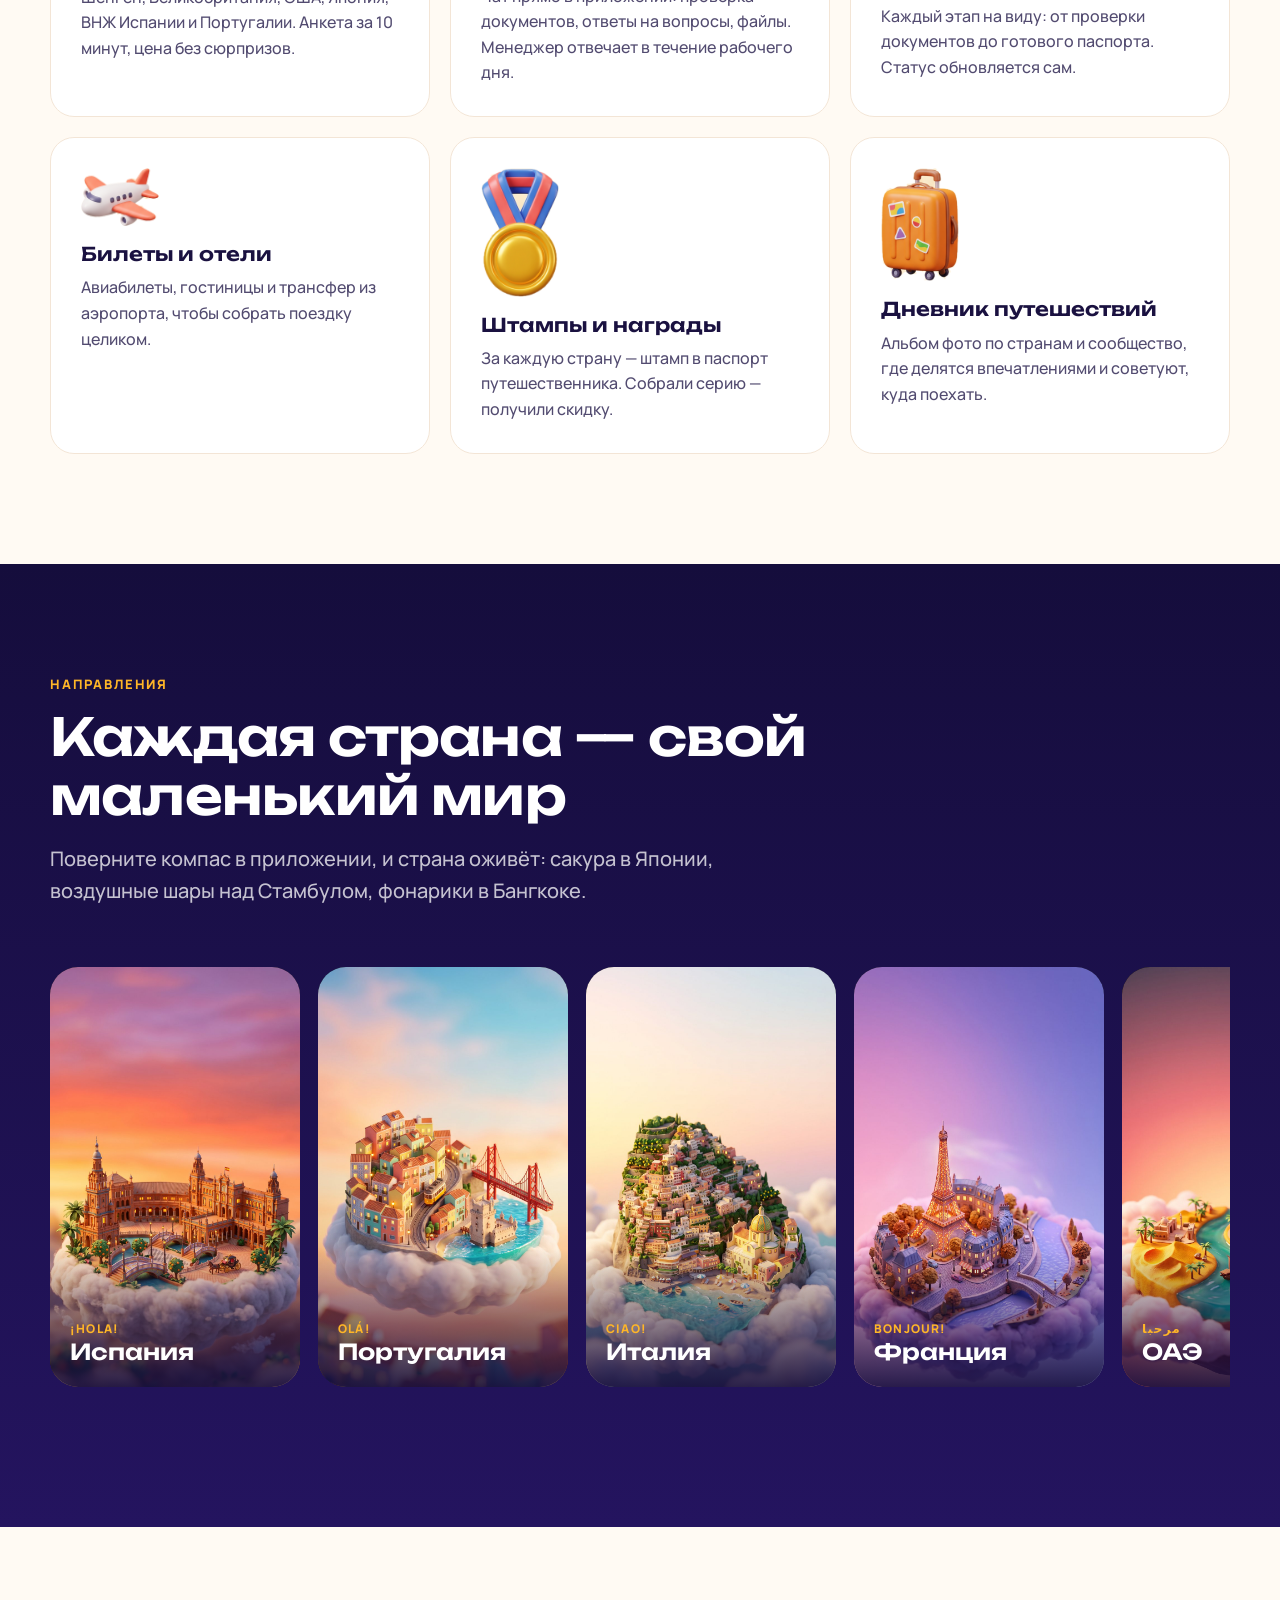
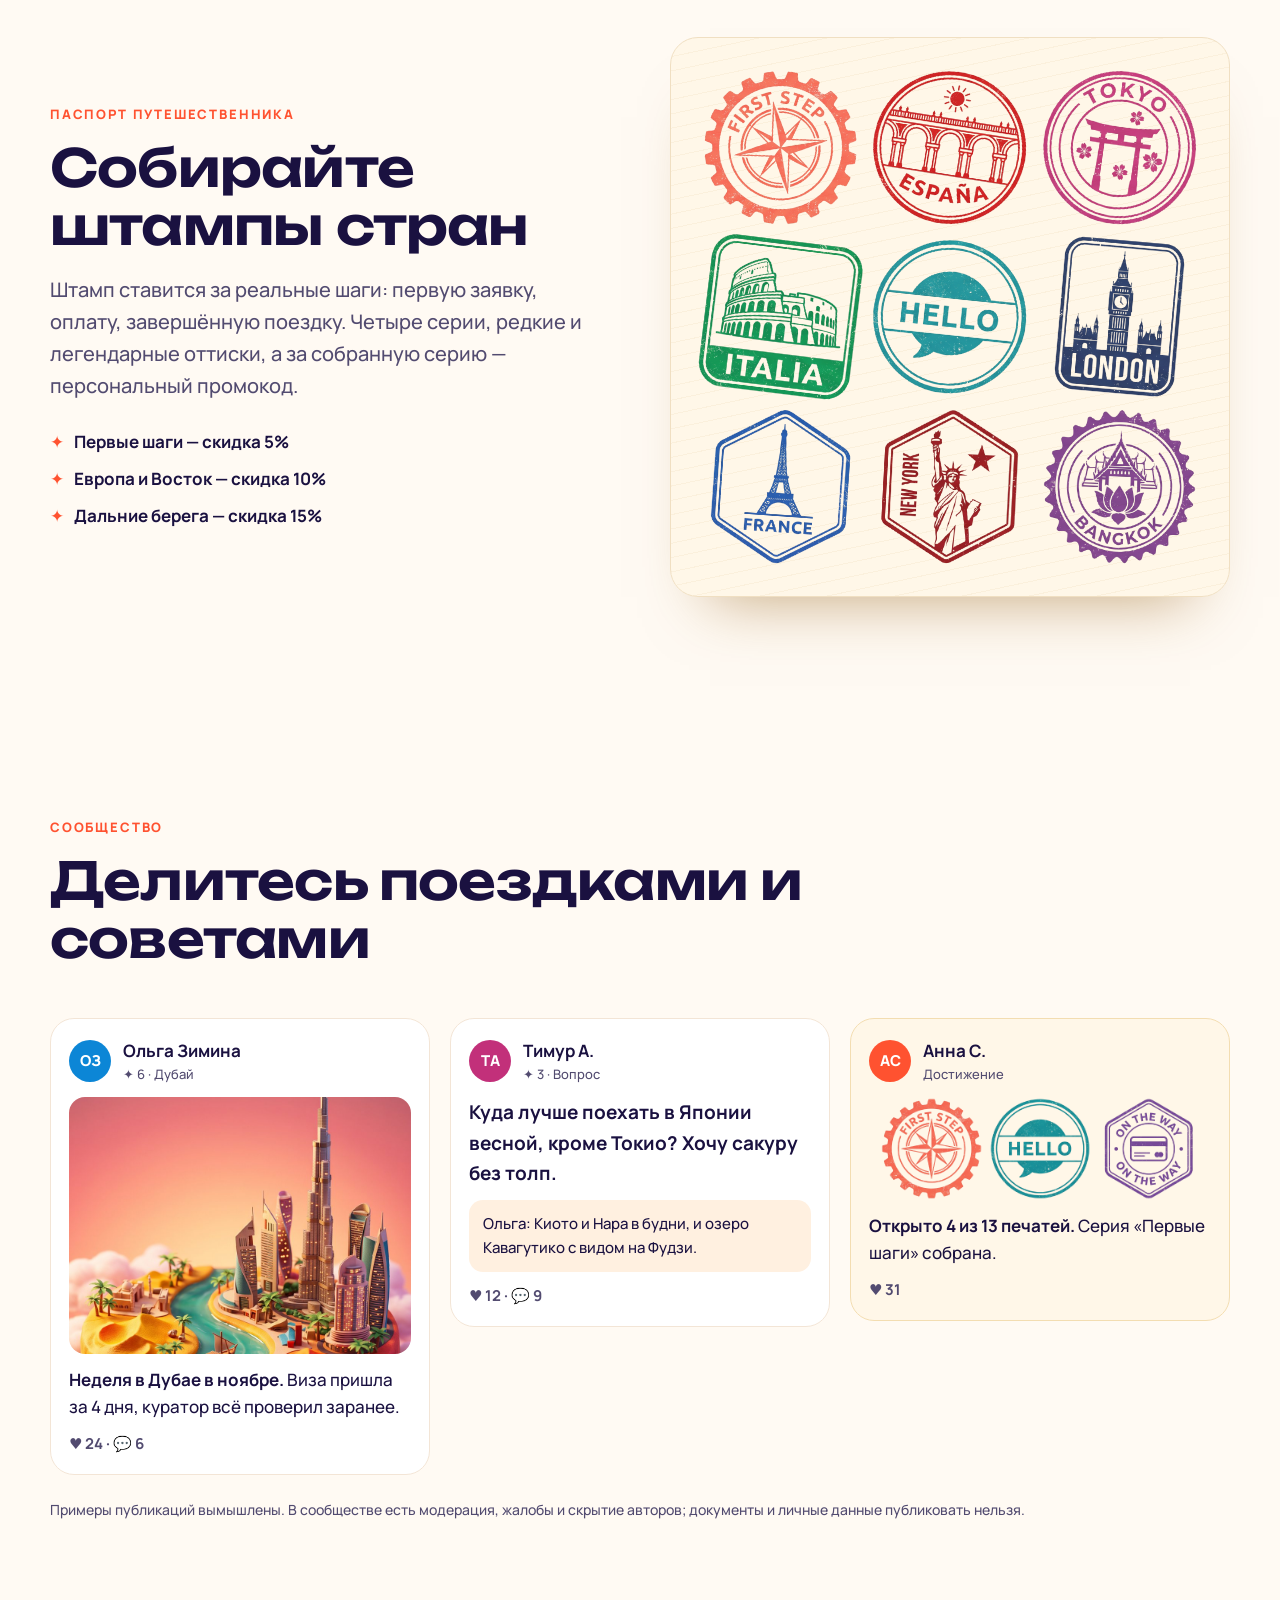
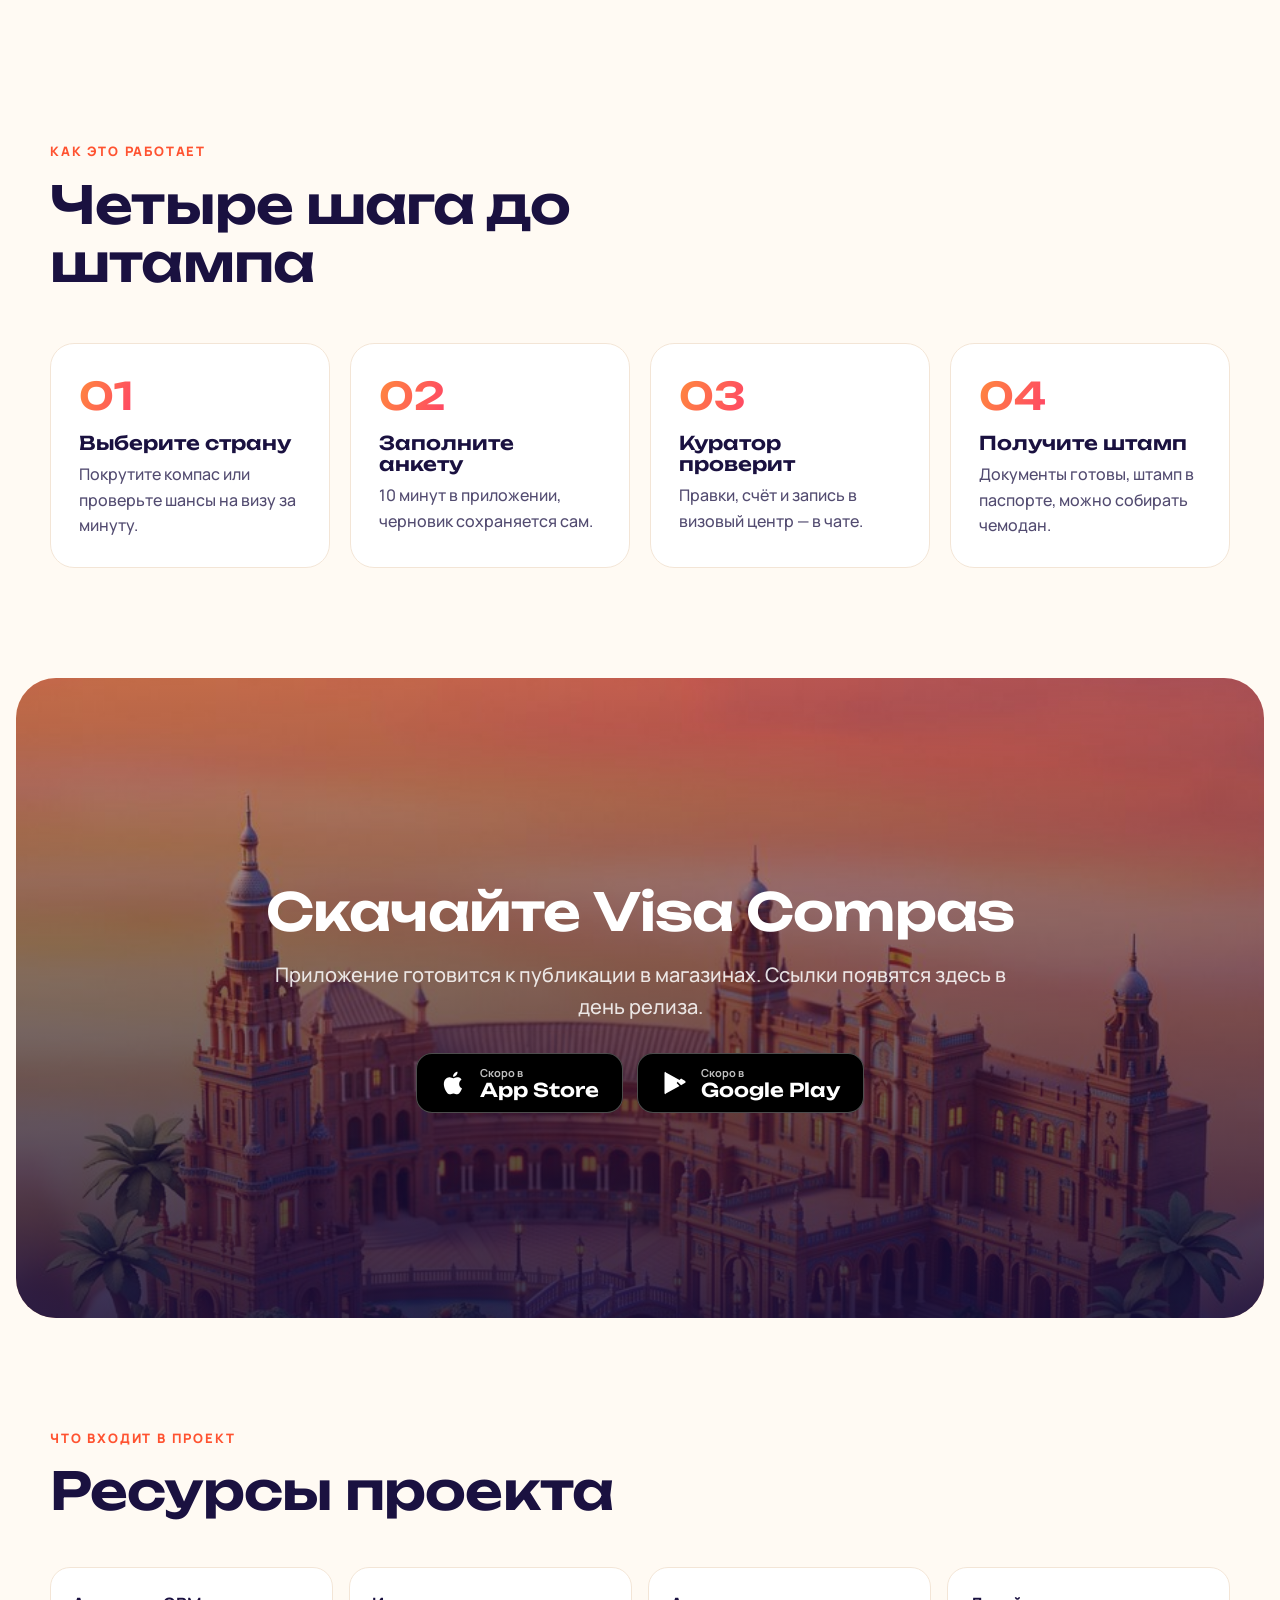
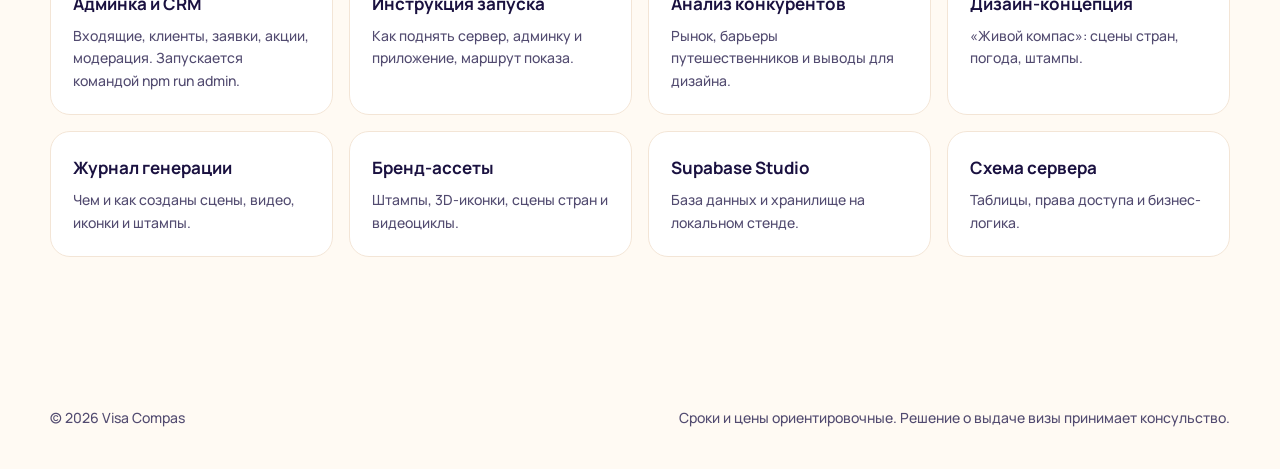
==== commit 67e2222a: "Simplify footer" ====
--- a/index.html
+++ b/index.html
@@ -194,7 +194,7 @@
   </main>
 
   <footer class="foot">
-    <span>© 2026 Visa Compas · концепт для DelToro</span>
+    <span>© 2026 Visa Compas</span>
     <span>Сроки и цены ориентировочные. Решение о выдаче визы принимает консульство.</span>
   </footer>
 
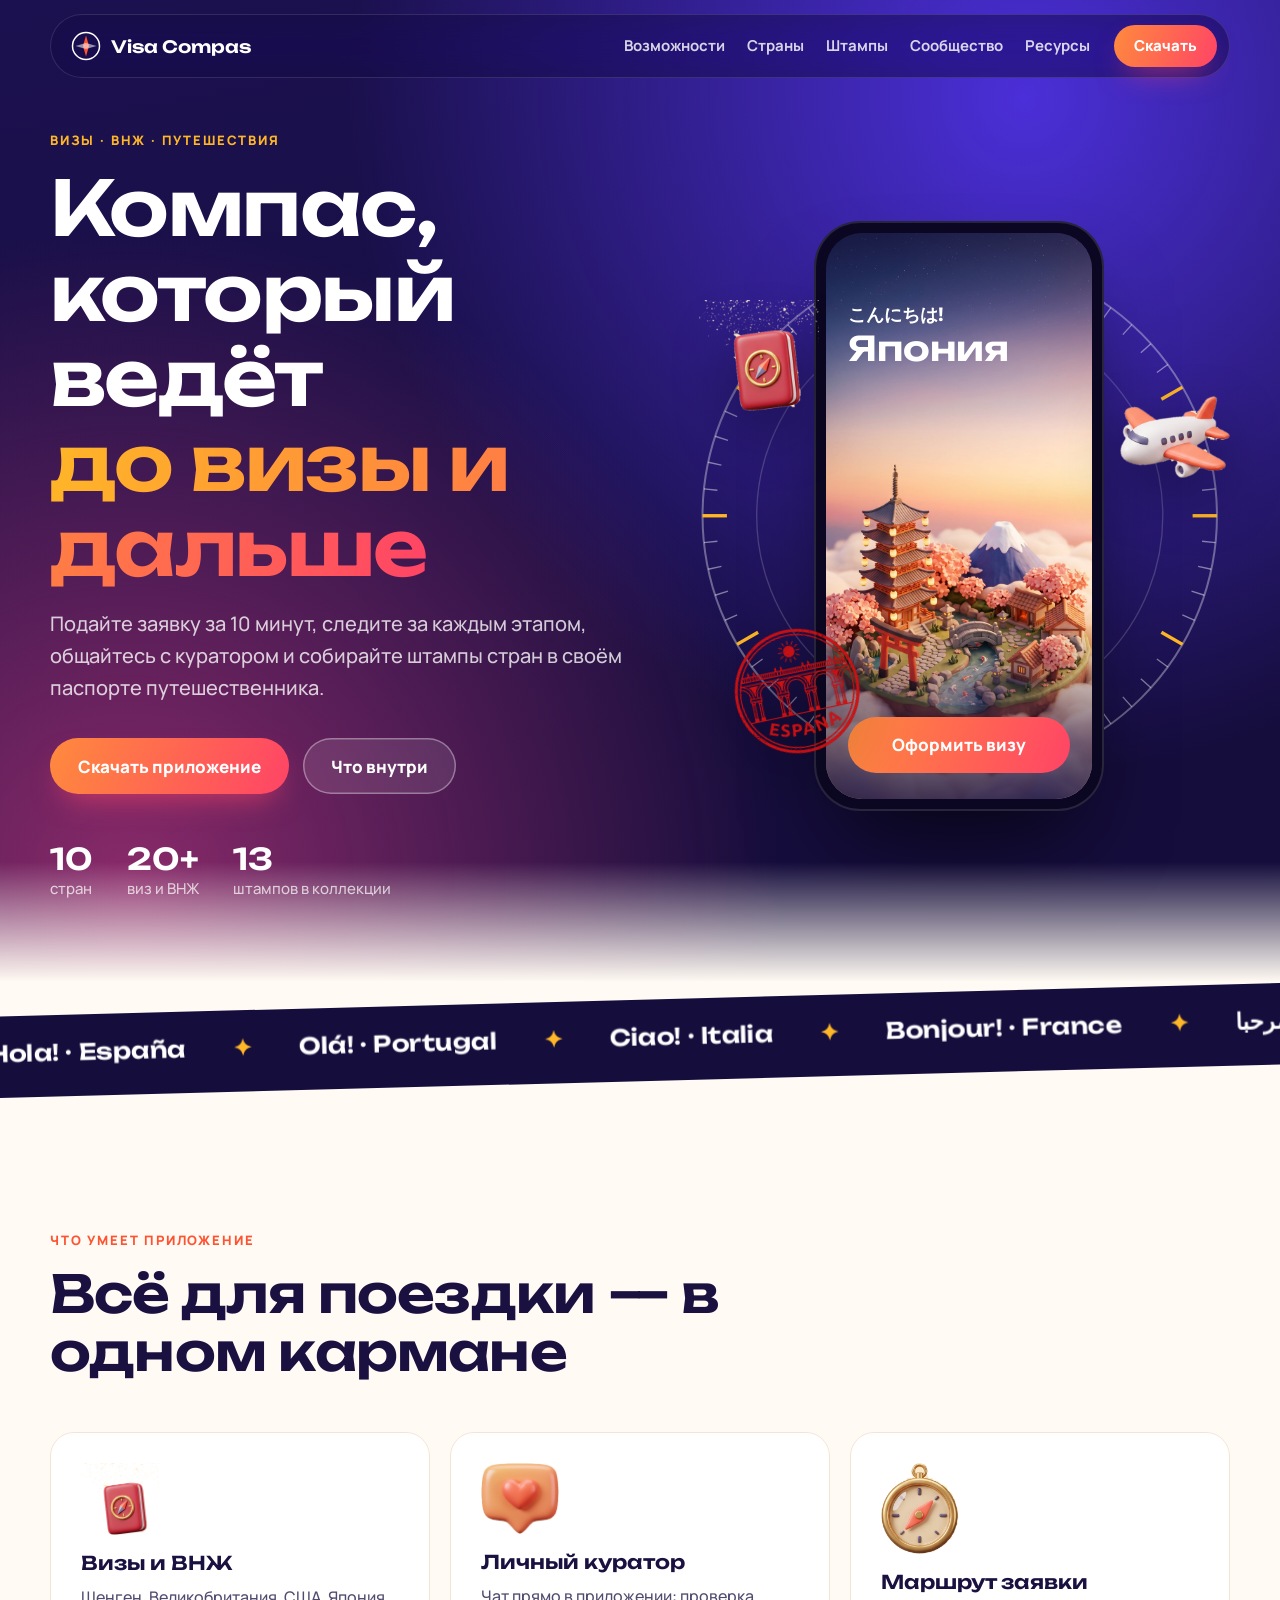
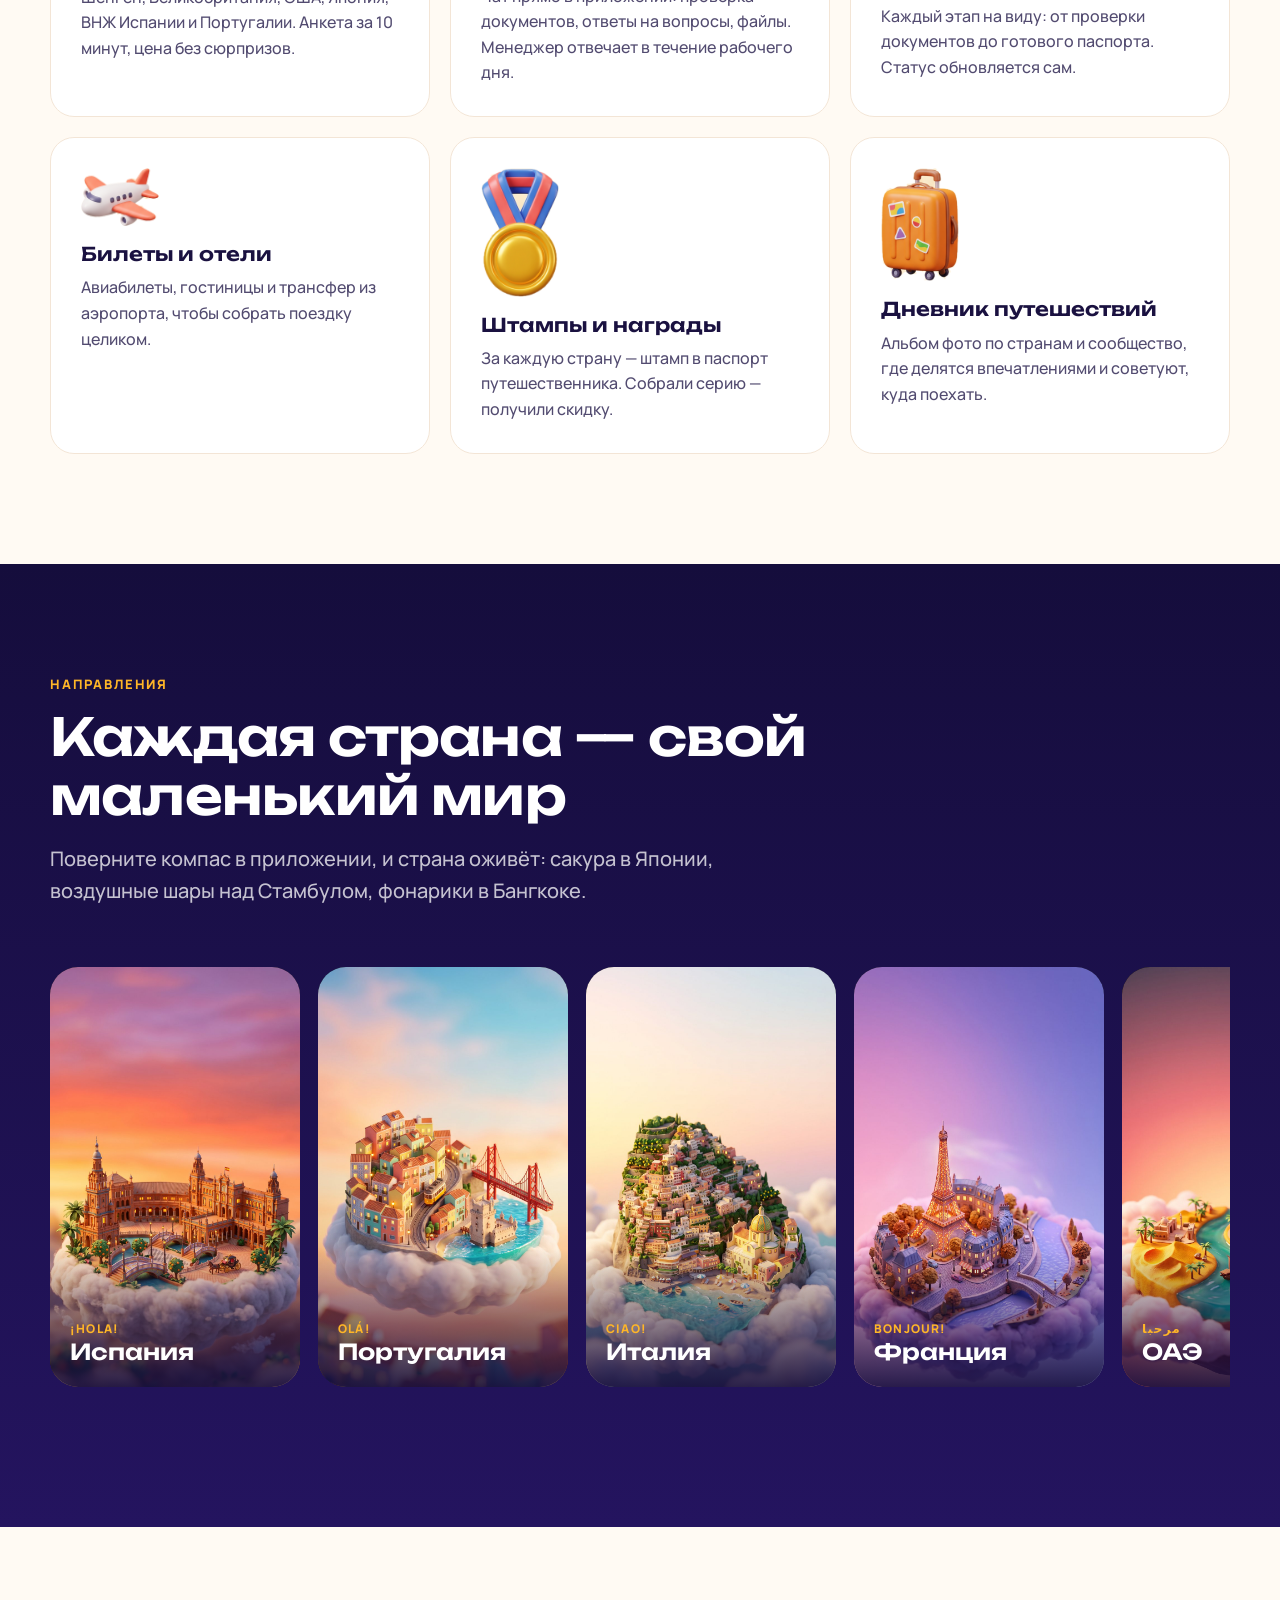
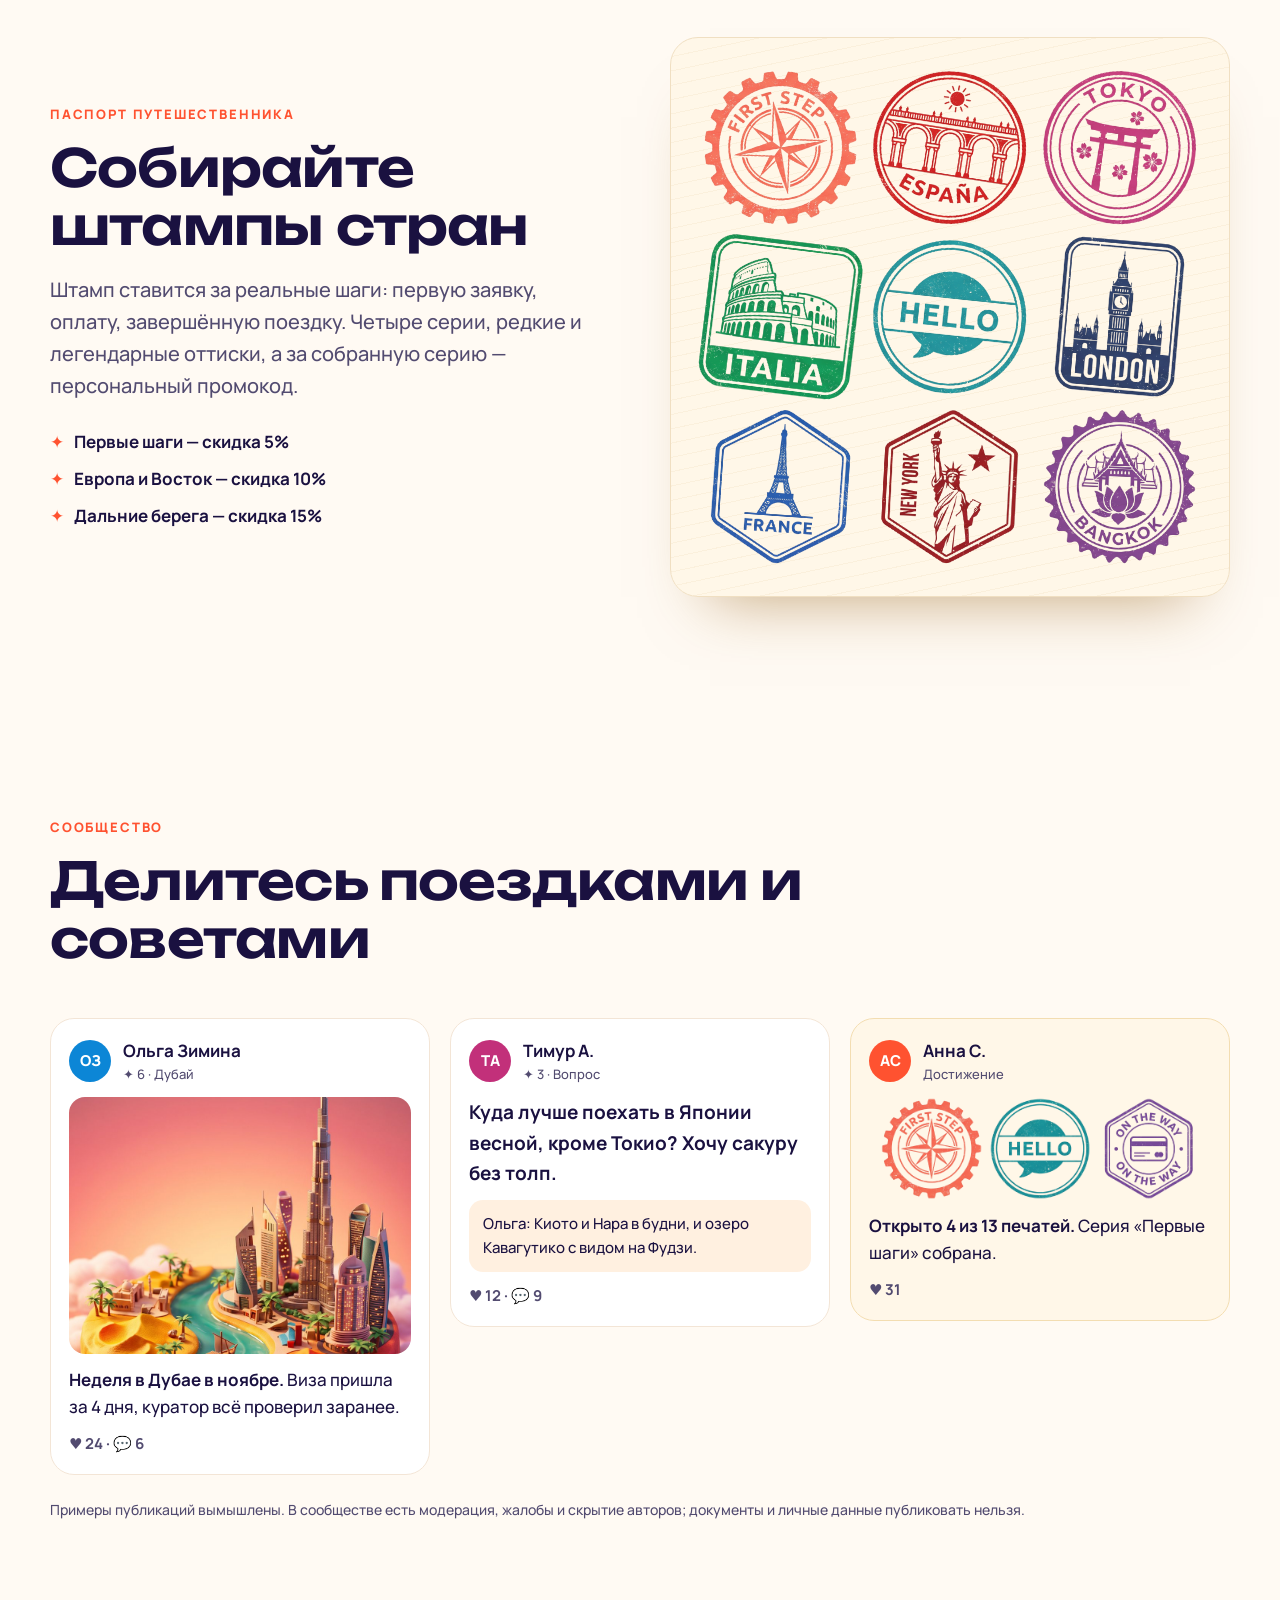
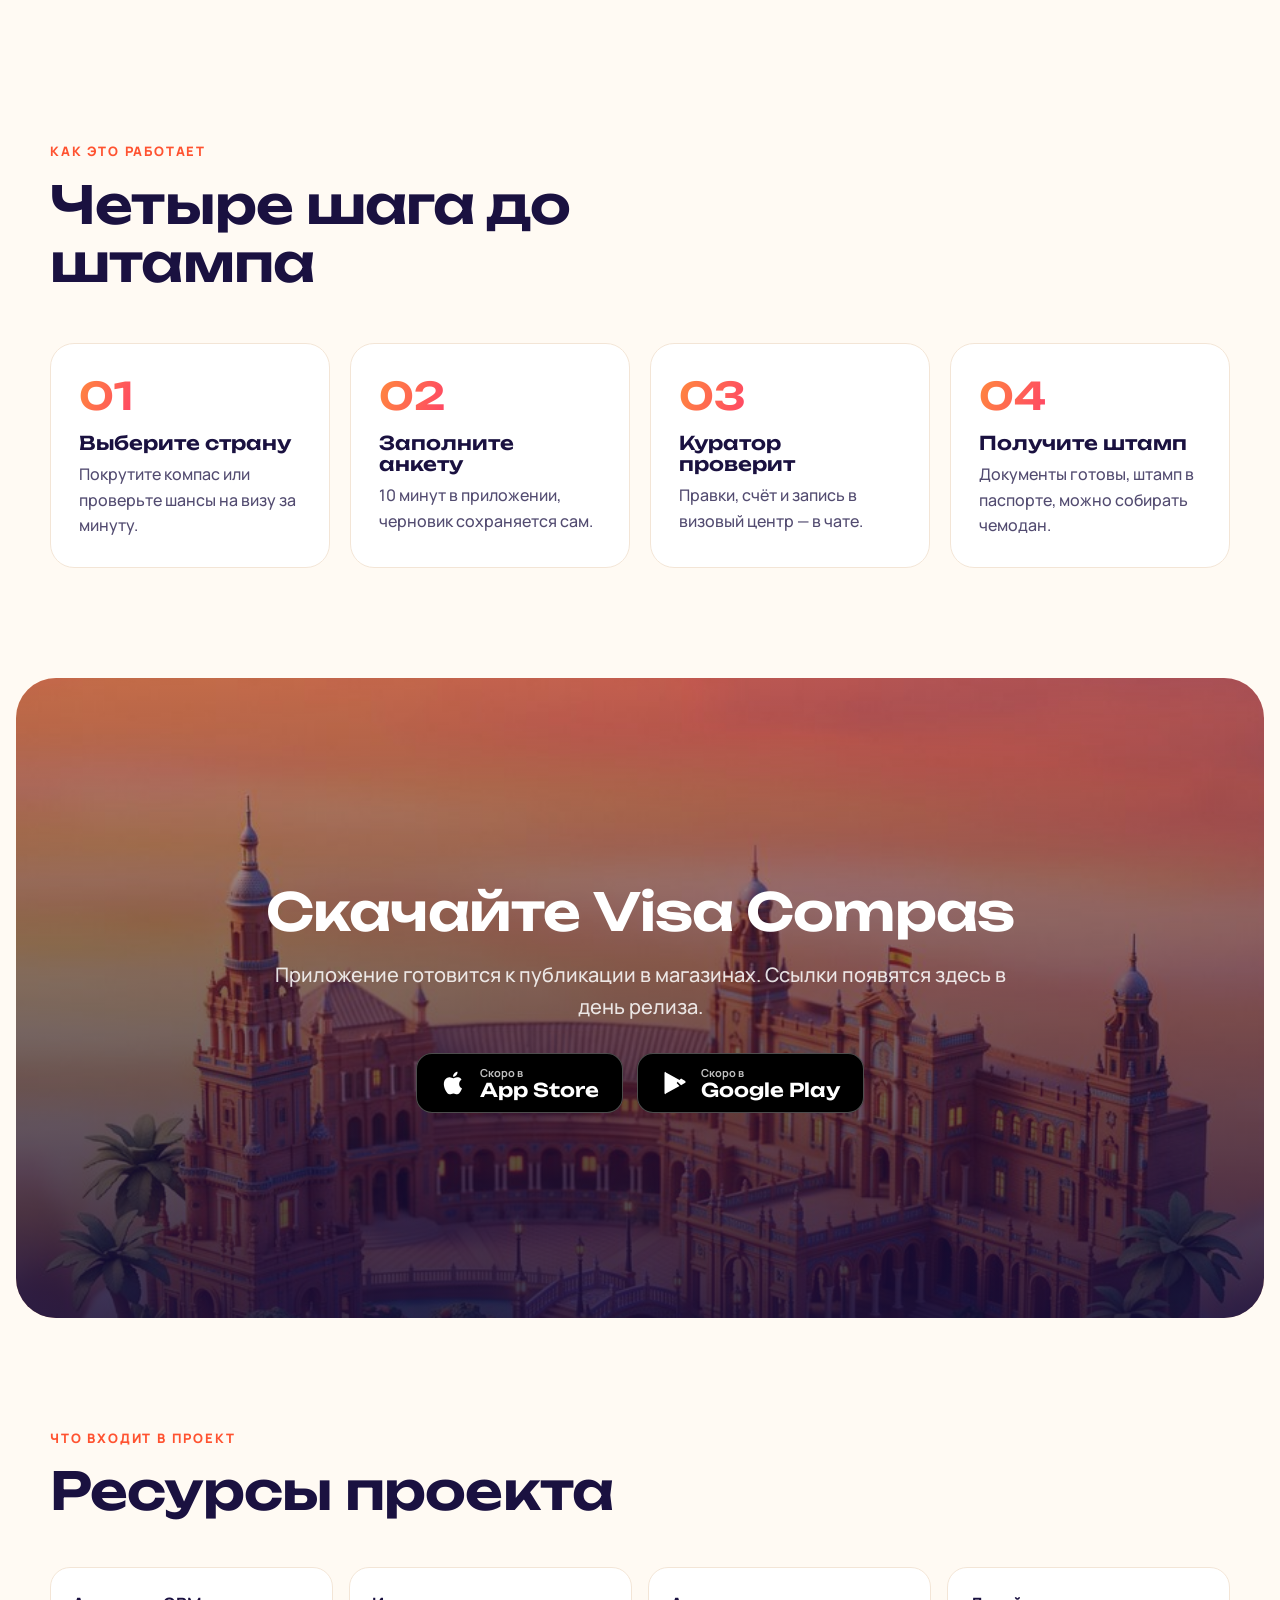
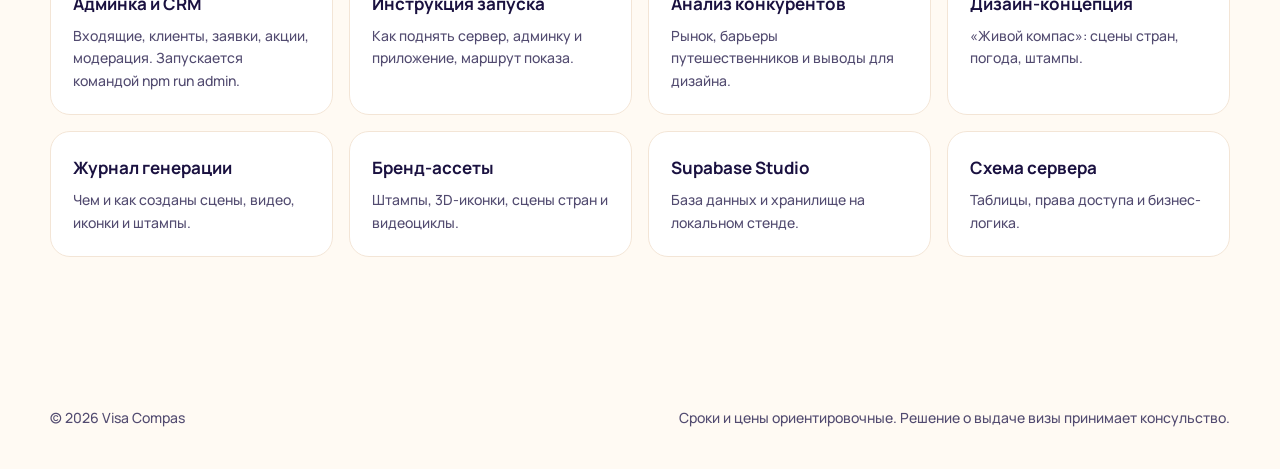
==== commit 754230ea: "Logo scrolls to top, mobile menu, link preview, polish" ====
--- a/index.html
+++ b/index.html
@@ -6,6 +6,13 @@
   <title>Visa Compas — визы, ВНЖ и путешествия в одном приложении</title>
   <meta name="description" content="Visa Compas: оформление виз и ВНЖ с личным куратором, авиабилеты, гостиницы и трансферы, коллекция штампов и сообщество путешественников." />
   <meta name="theme-color" content="#150D3C" />
+  <link rel="icon" href="data:image/svg+xml,%3Csvg xmlns='http://www.w3.org/2000/svg' viewBox='0 0 40 40'%3E%3Ccircle cx='20' cy='20' r='19' fill='%23150D3C'/%3E%3Ccircle cx='20' cy='20' r='14' fill='none' stroke='%23FFB627' stroke-width='2'/%3E%3Cpath d='M20 7 L24 20 L20 33 L16 20 Z' fill='%23FF5230'/%3E%3C/svg%3E" />
+  <meta property="og:type" content="website" />
+  <meta property="og:title" content="Visa Compas — визы, ВНЖ и путешествия" />
+  <meta property="og:description" content="Заявка на визу за 10 минут, личный куратор, штампы стран и сообщество путешественников." />
+  <meta property="og:image" content="https://palm1ro.github.io/visa-compas/media/scenes/japan.jpg" />
+  <meta property="og:url" content="https://palm1ro.github.io/visa-compas/" />
+  <meta name="twitter:card" content="summary_large_image" />
   <link rel="preconnect" href="https://fonts.googleapis.com" />
   <link rel="stylesheet" href="https://fonts.googleapis.com/css2?family=Manrope:wght@500;600;700;800&family=Unbounded:wght@500;600;700&display=swap" />
   <link rel="stylesheet" href="styles.css" />
@@ -31,8 +38,8 @@
 
   <div class="glow" aria-hidden="true"></div>
 
-  <header class="nav" id="top">
-    <a class="logo" href="#top" aria-label="Visa Compas">
+  <header class="nav">
+    <a class="logo" href="#top" aria-label="Visa Compas, наверх">
       <svg viewBox="0 0 40 40" aria-hidden="true"><circle cx="20" cy="20" r="18" fill="none" stroke="currentColor" stroke-width="2"/><path d="M20 6 L24 20 L20 34 L16 20 Z" fill="#FF5230"/><path d="M6 20 L20 16 L34 20 L20 24 Z" fill="currentColor" opacity=".55"/></svg>
       Visa Compas
     </a>
@@ -44,10 +51,24 @@
       <a href="#resources">Ресурсы</a>
     </nav>
     <a class="btn small" href="#download">Скачать</a>
+    <button class="burger" type="button" aria-label="Меню" aria-expanded="false" aria-controls="mobile-menu"><span></span><span></span></button>
   </header>
+  <nav class="mobile-menu" id="mobile-menu" aria-label="Разделы" hidden>
+    <a href="#features">Возможности</a>
+    <a href="#countries">Страны</a>
+    <a href="#stamps">Штампы</a>
+    <a href="#community">Сообщество</a>
+    <a href="#how">Как это работает</a>
+    <a href="#download">Скачать</a>
+  </nav>
+
+  <button class="to-top" type="button" aria-label="Наверх">
+    <svg viewBox="0 0 24 24" aria-hidden="true"><path d="M12 19V5M5 12l7-7 7 7" fill="none" stroke="currentColor" stroke-width="2.2" stroke-linecap="round" stroke-linejoin="round" /></svg>
+  </button>
+  <div class="toast" role="status" aria-live="polite" hidden></div>
 
   <main>
-    <section class="hero">
+    <section class="hero" id="top">
       <div class="hero-text">
         <p class="kicker reveal">Визы · ВНЖ · Путешествия</p>
         <h1 class="reveal">Компас,<br />который ведёт<br /><span class="grad">до визы и дальше</span></h1>
--- a/styles.css
+++ b/styles.css
@@ -5,8 +5,8 @@
   --r: 24px; --max: 1180px;
 }
 * { box-sizing: border-box; }
-html { scroll-behavior: smooth; }
-body { margin: 0; background: var(--paper); color: var(--text); font: 500 17px/1.6 Manrope, system-ui, sans-serif; overflow-x: hidden; }
+html { scroll-behavior: smooth; overflow-x: clip; }
+body { margin: 0; background: var(--paper); color: var(--text); font: 500 17px/1.6 Manrope, system-ui, sans-serif; overflow-x: clip; }
 h1, h2, h3 { font-family: Unbounded, sans-serif; font-weight: 600; margin: 0; line-height: 1.12; }
 h1 { font-size: clamp(38px, 6vw, 76px); letter-spacing: -0.02em; }
 h2 { font-size: clamp(30px, 4.2vw, 52px); letter-spacing: -0.015em; max-width: 16ch; }
@@ -30,7 +30,7 @@
 
 .nav { position: fixed; top: calc(14px + env(safe-area-inset-top, 0px)); left: 50%; transform: translateX(-50%); z-index: 20; width: min(var(--max), calc(100% - 28px)); display: flex; align-items: center; gap: 24px; padding: 10px 12px 10px 20px; border-radius: 999px; color: #fff; background: rgba(21, 13, 60, .55); backdrop-filter: blur(16px) saturate(140%); border: 1px solid rgba(255,255,255,.12); transition: background .3s; }
 .nav.solid { background: rgba(21, 13, 60, .9); }
-.logo { display: flex; align-items: center; gap: 10px; font: 600 17px Unbounded, sans-serif; text-decoration: none; }
+.logo { display: flex; align-items: center; gap: 10px; font: 600 17px Unbounded, sans-serif; text-decoration: none; white-space: nowrap; }
 .logo svg { width: 30px; height: 30px; animation: spin 24s linear infinite; }
 .nav nav { display: flex; gap: 22px; margin-left: auto; }
 .nav nav a { text-decoration: none; font-weight: 700; font-size: 15px; opacity: .82; transition: opacity .2s; }
@@ -135,6 +135,28 @@
 .res span { color: var(--soft); font-size: 14px; }
 
 .foot { position: relative; z-index: 1; display: flex; justify-content: space-between; gap: 20px; flex-wrap: wrap; padding: 40px max(28px, calc((100% - var(--max)) / 2)); color: var(--soft); font-size: 14px; }
+
+/* Anchors land below the floating bar. */
+section[id] { scroll-margin-top: 90px; }
+.nav nav a.active { opacity: 1; color: var(--brass); }
+
+.burger { display: none; width: 42px; height: 42px; border: 0; border-radius: 50%; background: rgba(255,255,255,.1); cursor: pointer; flex-direction: column; align-items: center; justify-content: center; gap: 6px; }
+.burger span { width: 18px; height: 2px; border-radius: 2px; background: #fff; transition: transform .25s; }
+.burger[aria-expanded="true"] span:first-child { transform: translateY(4px) rotate(45deg); }
+.burger[aria-expanded="true"] span:last-child { transform: translateY(-4px) rotate(-45deg); }
+.mobile-menu { position: fixed; z-index: 19; top: calc(76px + env(safe-area-inset-top, 0px)); left: 14px; right: 14px; display: grid; gap: 2px; padding: 10px; border-radius: 22px; background: rgba(21, 13, 60, .95); backdrop-filter: blur(16px); box-shadow: 0 30px 60px -20px rgba(0,0,0,.5); animation: drop .25s ease-out; }
+.mobile-menu[hidden], .toast[hidden] { display: none; }
+.mobile-menu a { padding: 14px 16px; border-radius: 14px; color: #fff; text-decoration: none; font-weight: 700; }
+.mobile-menu a:hover, .mobile-menu a:focus-visible { background: rgba(255,255,255,.08); }
+
+.to-top { position: fixed; z-index: 18; right: max(18px, env(safe-area-inset-right, 0px)); bottom: calc(18px + env(safe-area-inset-bottom, 0px)); width: 52px; height: 52px; border: 0; border-radius: 50%; color: #fff; cursor: pointer; display: grid; place-items: center; background: linear-gradient(140deg, var(--coral), var(--rose)); box-shadow: 0 14px 30px -10px rgba(255, 68, 102, .7); opacity: 0; transform: translateY(16px) scale(.8); pointer-events: none; transition: opacity .3s, transform .3s; }
+.to-top svg { width: 22px; height: 22px; }
+.to-top.show { opacity: 1; transform: none; pointer-events: auto; }
+.to-top:hover { transform: translateY(-3px); }
+
+.toast { position: fixed; z-index: 30; left: 50%; bottom: calc(26px + env(safe-area-inset-bottom, 0px)); transform: translateX(-50%); max-width: calc(100% - 40px); padding: 14px 20px; border-radius: 16px; color: #fff; font-weight: 700; text-align: center; background: var(--ink); box-shadow: 0 20px 40px -14px rgba(21, 13, 60, .6); animation: drop .25s ease-out; }
+@keyframes drop { from { opacity: 0; transform: translate(var(--tx, 0), -8px); } }
+.toast { --tx: -50%; }
 
 /* Scroll reveal: content is readable at rest and only drifts into place, so a screenshot never shows a blank section. */
 .reveal { transform: translateY(26px); transition: transform .9s cubic-bezier(.2, .7, .2, 1); transition-delay: var(--delay, 0s); }
@@ -177,9 +199,14 @@
   .steps, .resources { grid-template-columns: 1fr 1fr; }
   .nav nav { display: none; }
   .nav .btn { margin-left: auto; }
+  .burger { display: flex; }
 }
 @media (max-width: 600px) {
   body { font-size: 16px; }
+  .nav { gap: 10px; padding-left: 14px; }
+  .logo { font-size: 15px; gap: 8px; }
+  .logo svg { width: 26px; height: 26px; }
+  .nav .btn.small { padding: 0 16px; }
   .features, .cards, .steps, .resources { grid-template-columns: 1fr; }
   .section { padding: 80px 18px; }
   .hero { padding: 110px 18px 60px; }
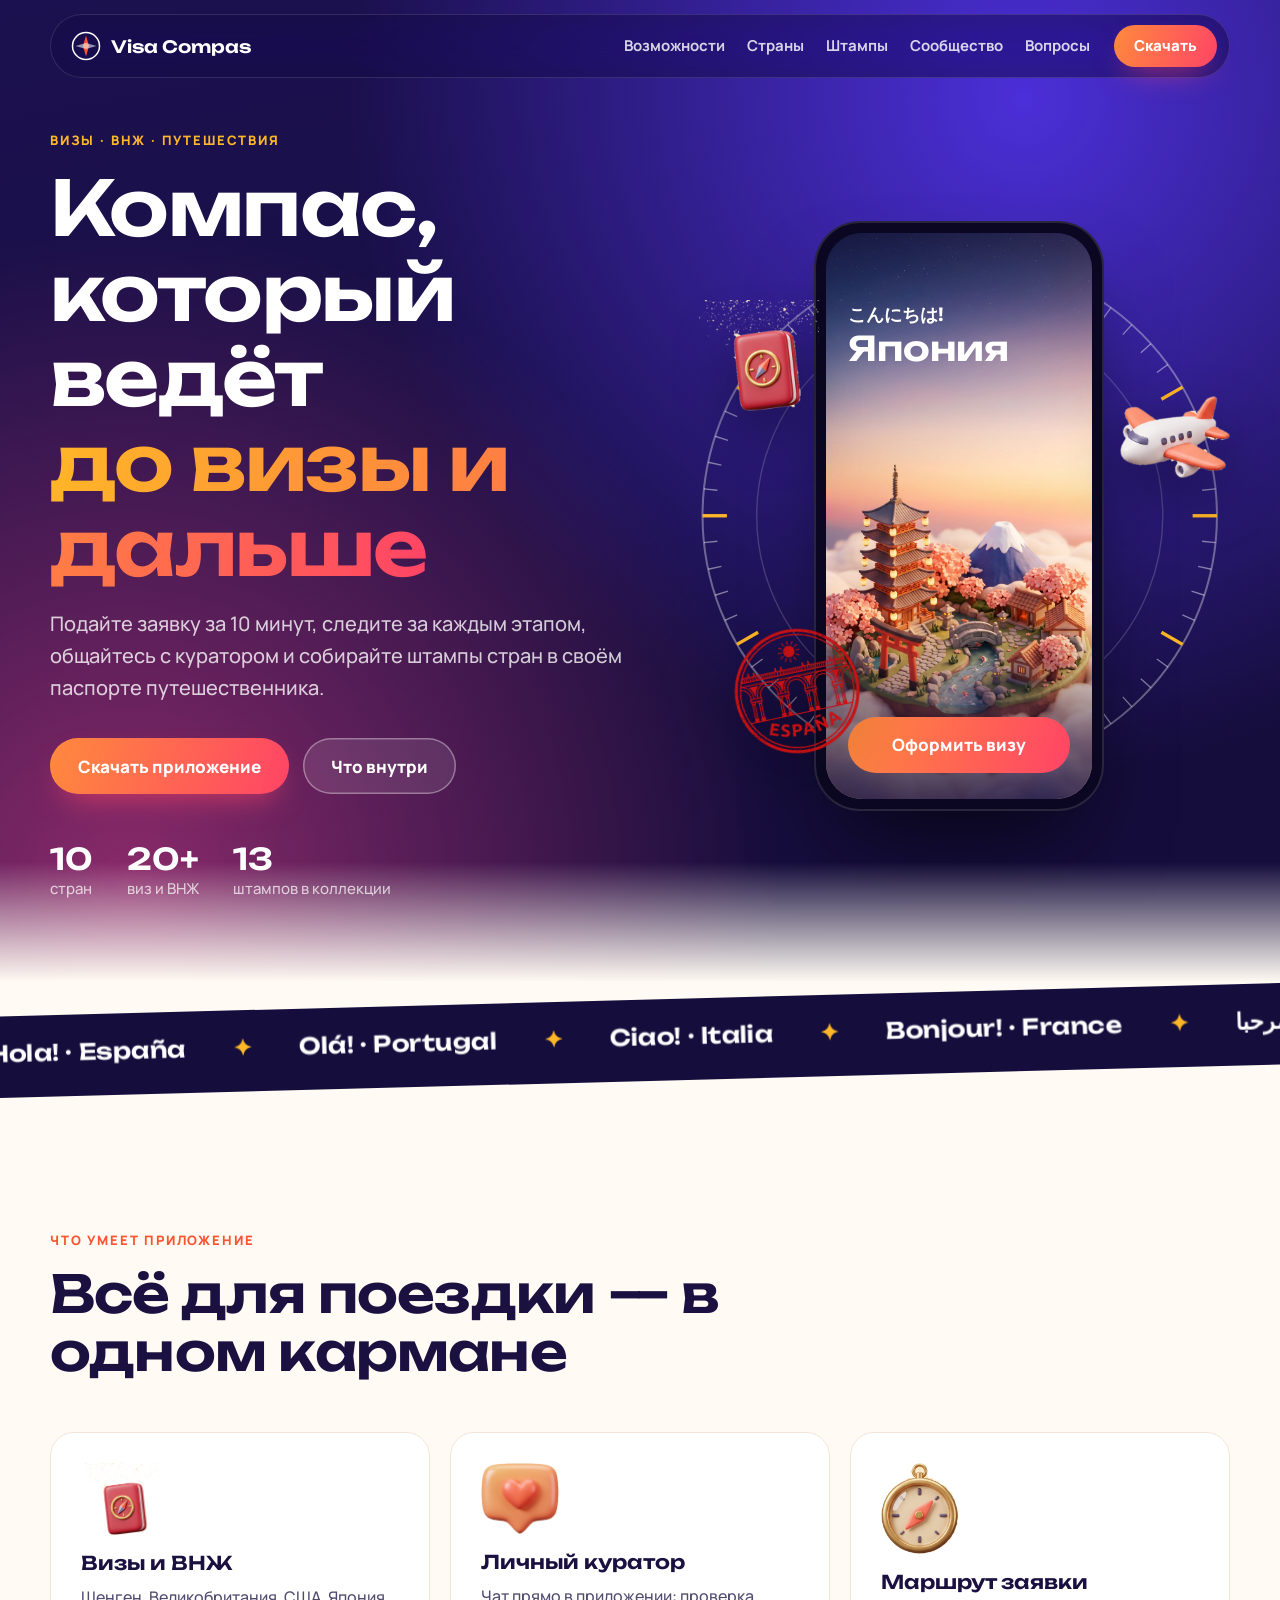
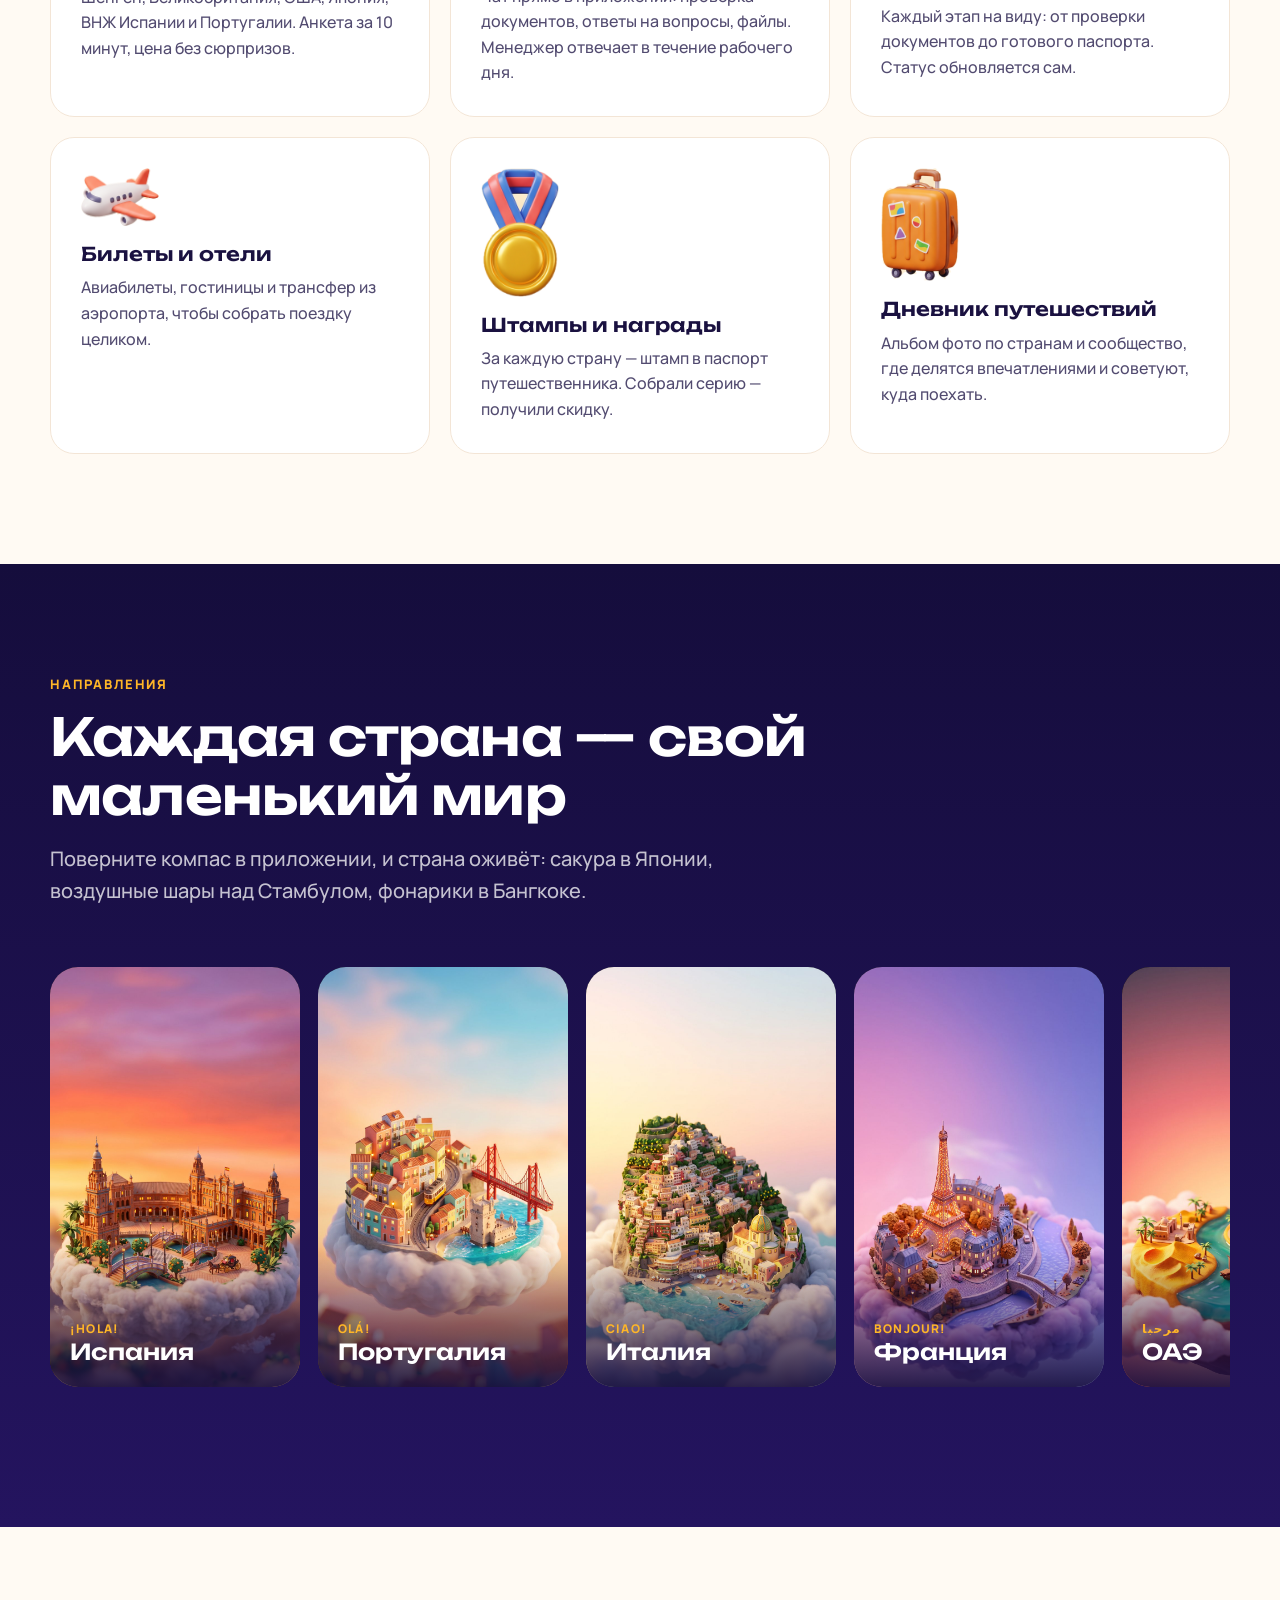
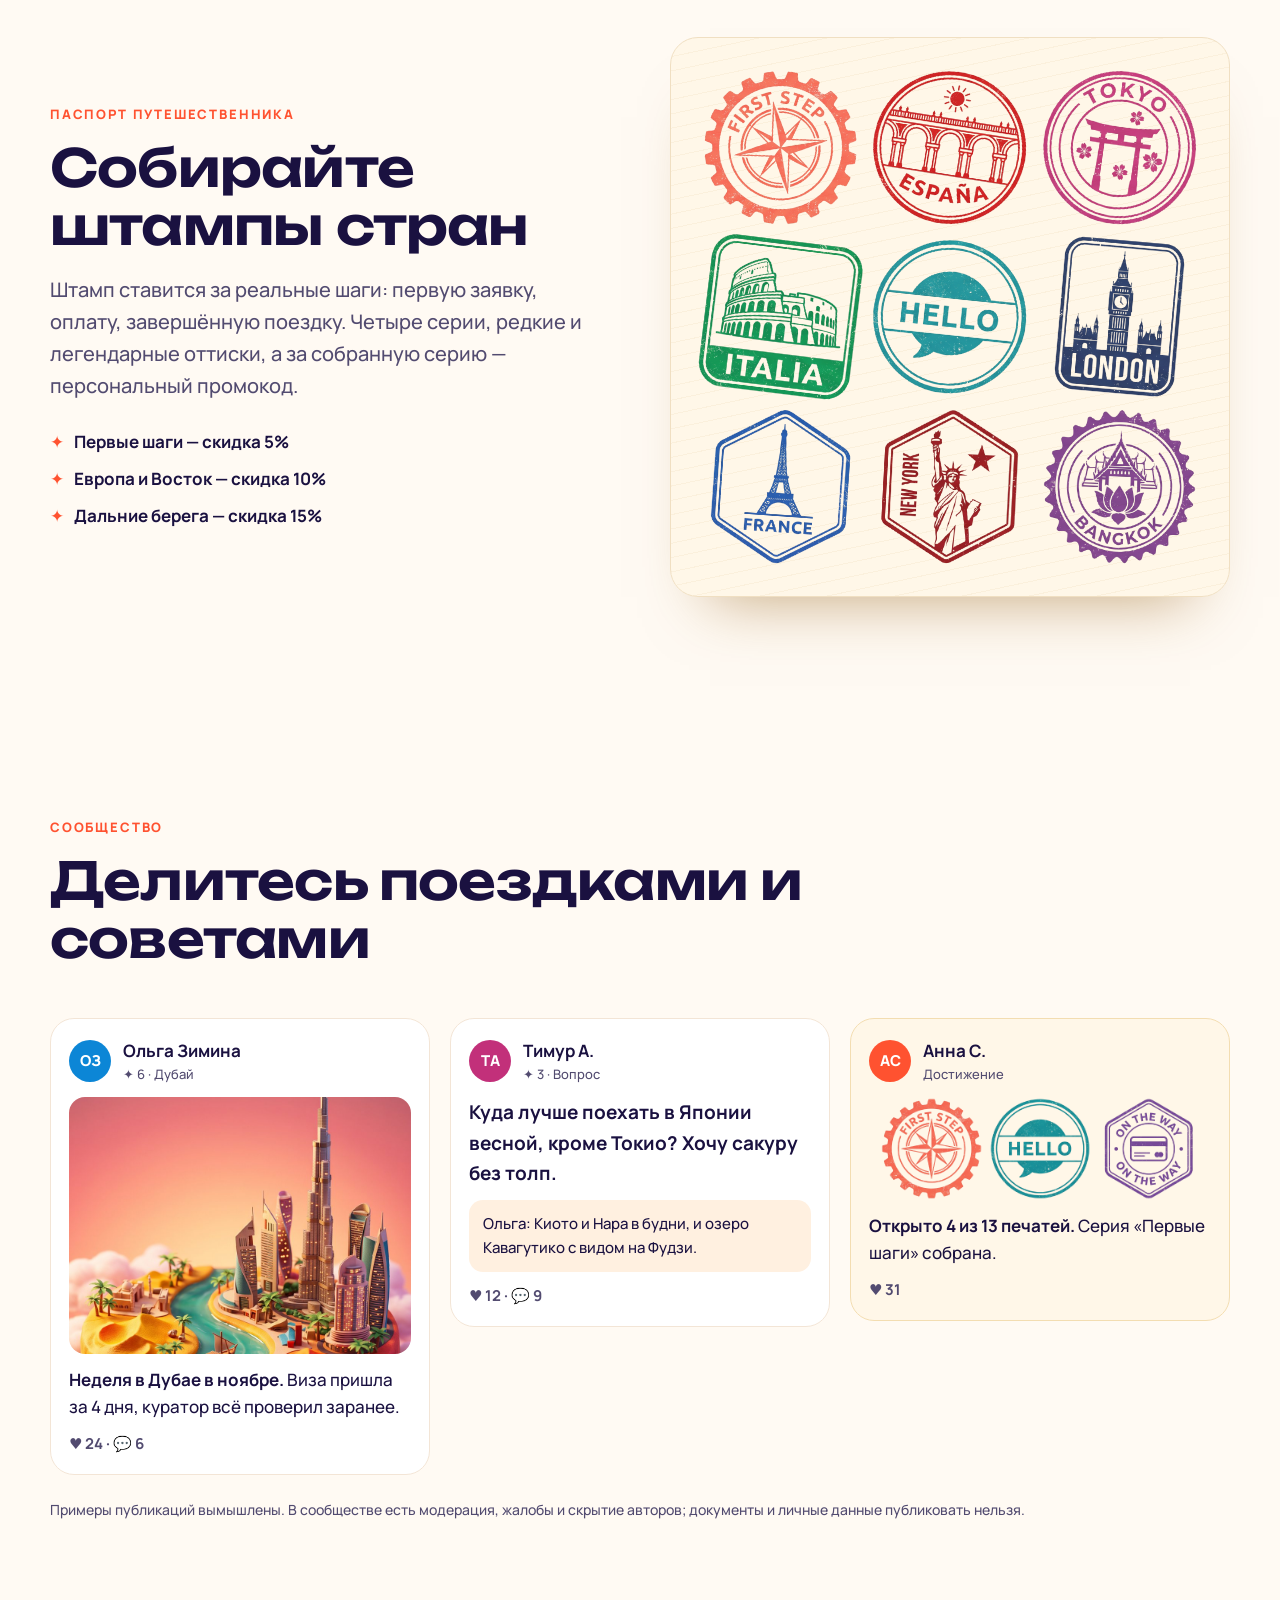
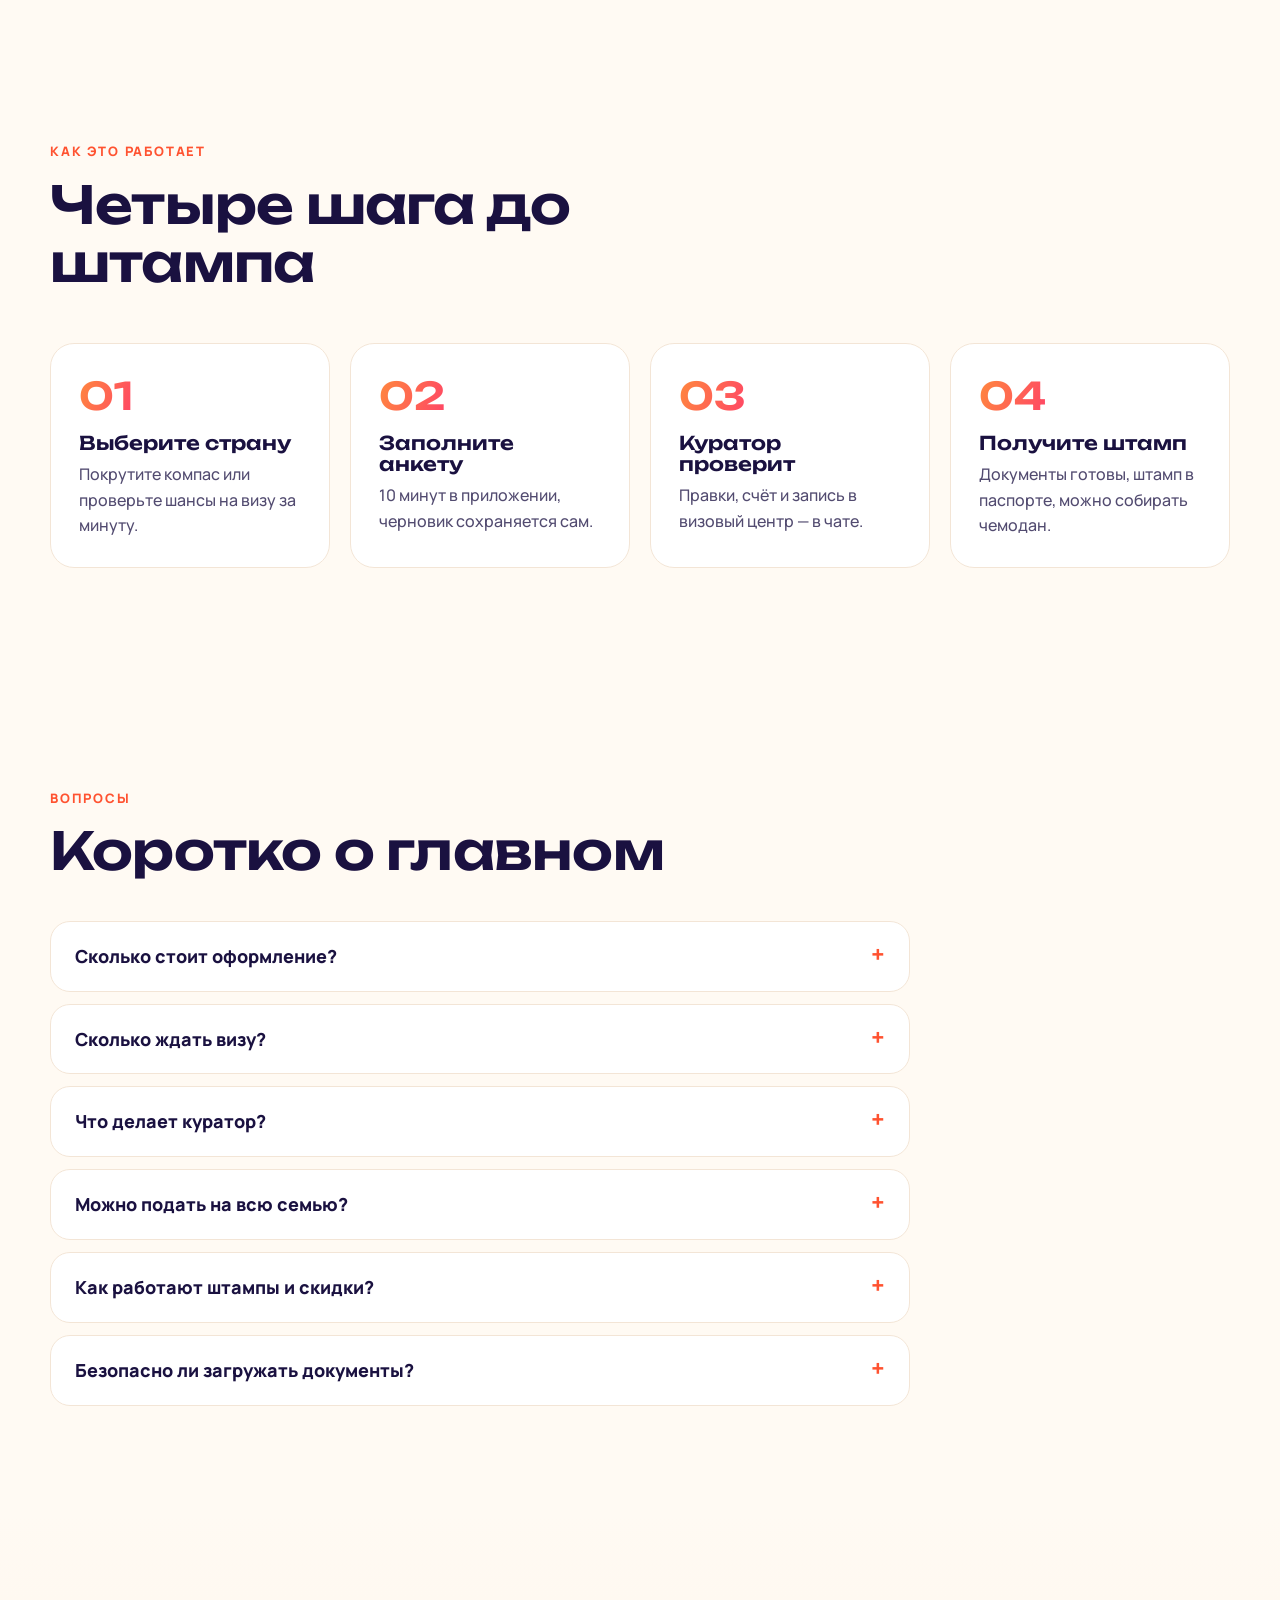
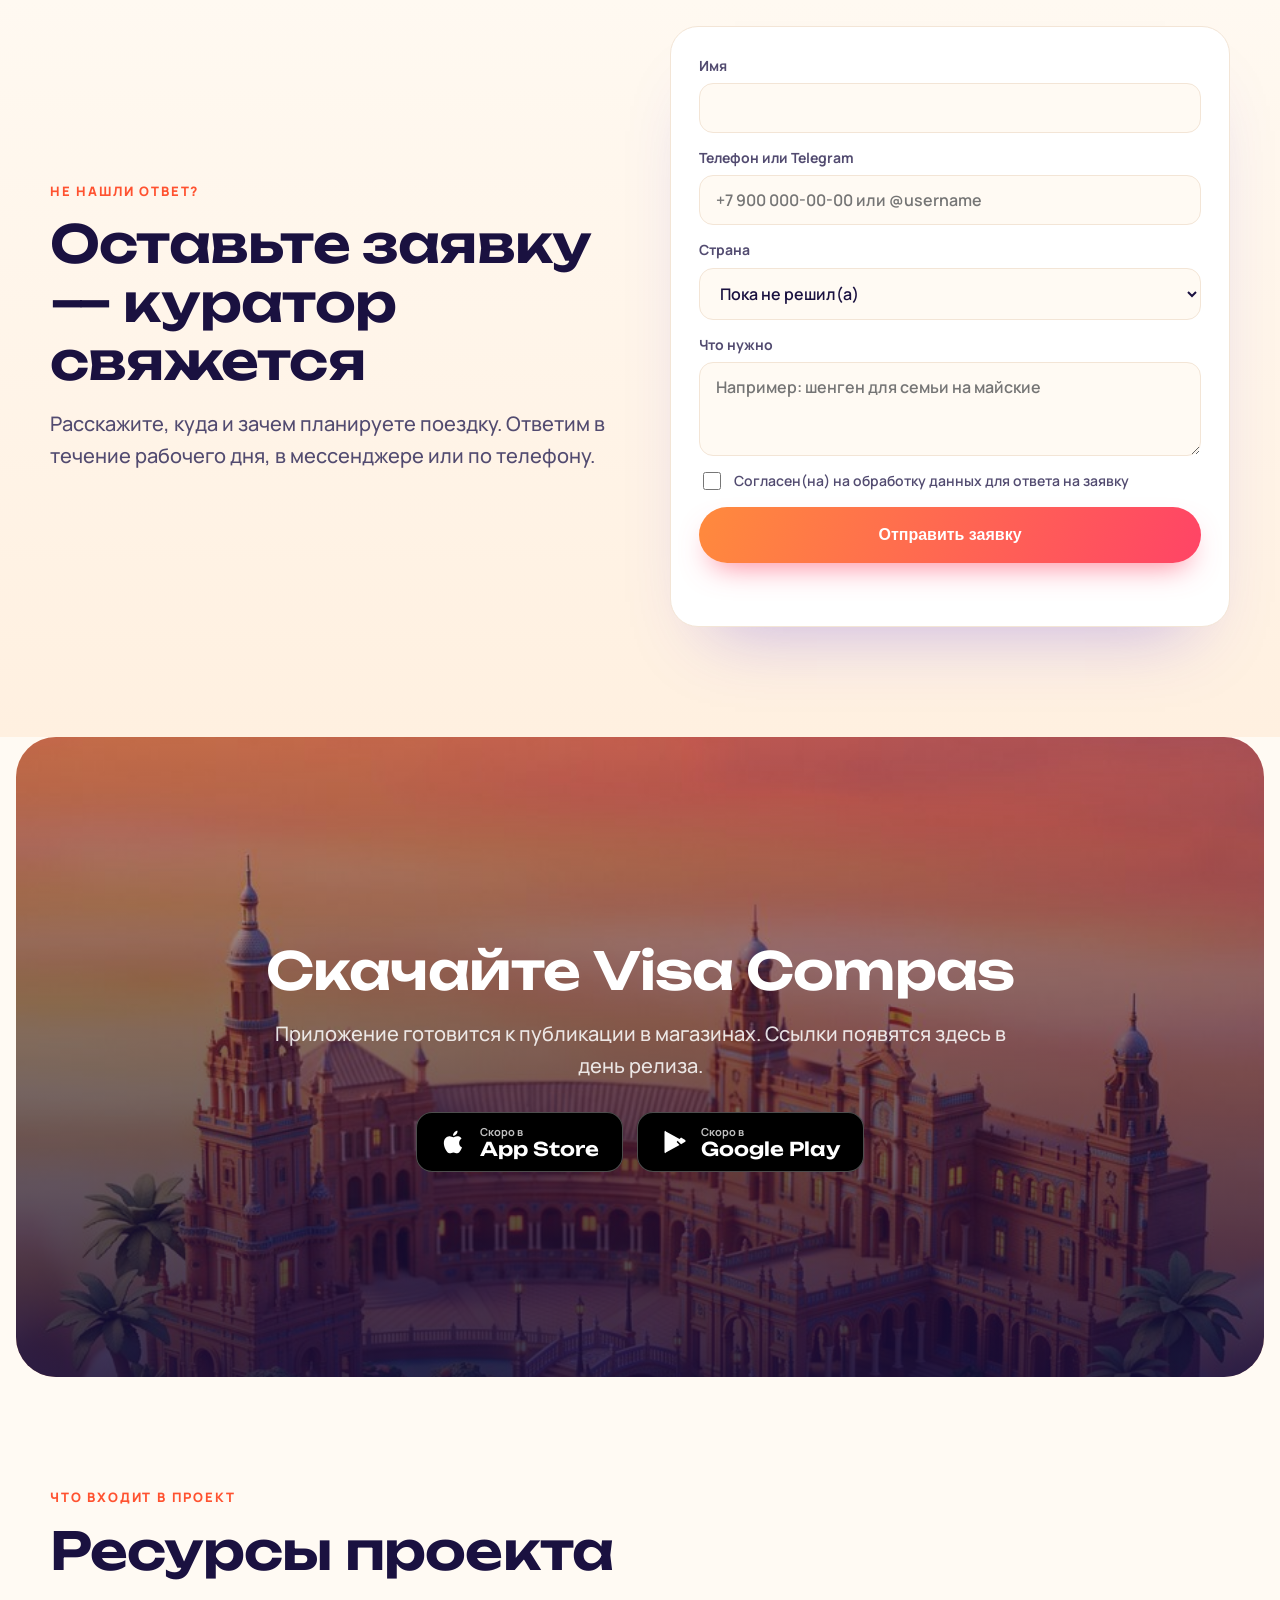
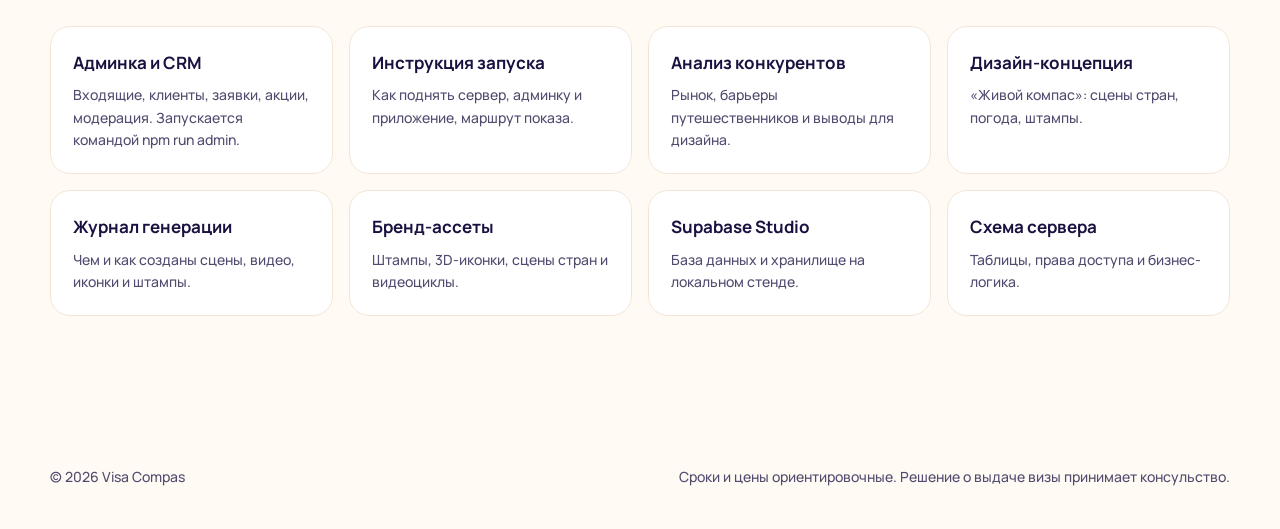
==== commit 77210cfb: "feat: FAQ, lead form, country pages, sitemap Co-Authored-By: Claude Opus 5.5 <noreply@anthropic.com>" ====
--- a/index.html
+++ b/index.html
@@ -48,7 +48,7 @@
       <a href="#countries">Страны</a>
       <a href="#stamps">Штампы</a>
       <a href="#community">Сообщество</a>
-      <a href="#resources">Ресурсы</a>
+      <a href="#faq">Вопросы</a>
     </nav>
     <a class="btn small" href="#download">Скачать</a>
     <button class="burger" type="button" aria-label="Меню" aria-expanded="false" aria-controls="mobile-menu"><span></span><span></span></button>
@@ -59,6 +59,8 @@
     <a href="#stamps">Штампы</a>
     <a href="#community">Сообщество</a>
     <a href="#how">Как это работает</a>
+    <a href="#faq">Вопросы</a>
+    <a href="#lead">Оставить заявку</a>
     <a href="#download">Скачать</a>
   </nav>
 
@@ -186,6 +188,44 @@
       </ol>
     </section>
 
+    <section class="section" id="faq">
+      <p class="kicker reveal">Вопросы</p>
+      <h2 class="reveal">Коротко о главном</h2>
+      <div class="faq">
+        <details class="reveal"><summary>Сколько стоит оформление?</summary><p>Цена складывается из нашего сопровождения и консульского сбора, вы видите обе суммы до оплаты. Шенгенская виза — от 120 € за сопровождение, ВНЖ — от 650 €.</p></details>
+        <details class="reveal"><summary>Сколько ждать визу?</summary><p>Ориентир указан на каждой услуге: туристические визы обычно 5–25 дней, ВНЖ — от 45 дней. Решение о выдаче принимает консульство.</p></details>
+        <details class="reveal"><summary>Что делает куратор?</summary><p>Проверяет анкету и каждый документ, говорит, что поправить, бронирует подачу и ведёт заявку до готового паспорта. Общаться можно в чате приложения.</p></details>
+        <details class="reveal"><summary>Можно подать на всю семью?</summary><p>Да. В анкете указываются взрослые и дети, куратор подготовит перечень документов для каждого.</p></details>
+        <details class="reveal"><summary>Как работают штампы и скидки?</summary><p>За реальные шаги вы получаете штампы стран. Собрали серию — получаете персональный промокод. Пригласили друга — скидка 10% вам обоим.</p></details>
+        <details class="reveal"><summary>Безопасно ли загружать документы?</summary><p>Файлы хранятся в закрытом хранилище: их видите только вы и ваш куратор. В сообществе публиковать документы и личные данные нельзя.</p></details>
+      </div>
+    </section>
+
+    <section class="section lead-section" id="lead">
+      <div class="split">
+        <div>
+          <p class="kicker reveal">Не нашли ответ?</p>
+          <h2 class="reveal">Оставьте заявку — куратор свяжется</h2>
+          <p class="lead reveal">Расскажите, куда и зачем планируете поездку. Ответим в течение рабочего дня, в мессенджере или по телефону.</p>
+        </div>
+        <form class="lead-form" id="lead-form" novalidate>
+          <label>Имя<input id="lead-name" name="name" autocomplete="given-name" required maxlength="80" /></label>
+          <label>Телефон или Telegram<input id="lead-contact" name="contact" autocomplete="tel" required maxlength="80" placeholder="+7 900 000-00-00 или @username" /></label>
+          <label>Страна
+            <select id="lead-country" name="country">
+              <option value="">Пока не решил(а)</option>
+              <option>Испания</option><option>Португалия</option><option>Италия</option><option>Франция</option><option>ОАЭ</option><option>Турция</option><option>Япония</option><option>Таиланд</option><option>Великобритания</option><option>США</option>
+            </select>
+          </label>
+          <label>Что нужно<textarea id="lead-message" name="message" rows="3" maxlength="1000" placeholder="Например: шенген для семьи на майские"></textarea></label>
+          <input class="hp" id="lead-company" name="company" tabindex="-1" autocomplete="off" aria-hidden="true" />
+          <label class="check"><input id="lead-consent" type="checkbox" required /> Согласен(на) на обработку данных для ответа на заявку</label>
+          <button class="btn" type="submit">Отправить заявку</button>
+          <p class="form-note" id="lead-note" role="status" aria-live="polite"></p>
+        </form>
+      </div>
+    </section>
+
     <section class="download" id="download">
       <video src="media/loops/spain.mp4" autoplay muted loop playsinline poster="media/scenes/spain.jpg" aria-hidden="true"></video>
       <div class="download-inner">
@@ -219,6 +259,7 @@
     <span>Сроки и цены ориентировочные. Решение о выдаче визы принимает консульство.</span>
   </footer>
 
+  <script src="config.js"></script>
   <script src="app.js"></script>
 </body>
 </html>
--- a/styles.css
+++ b/styles.css
@@ -135,6 +135,48 @@
 .res span { color: var(--soft); font-size: 14px; }
 
 .foot { position: relative; z-index: 1; display: flex; justify-content: space-between; gap: 20px; flex-wrap: wrap; padding: 40px max(28px, calc((100% - var(--max)) / 2)); color: var(--soft); font-size: 14px; }
+
+.faq { display: grid; gap: 12px; margin-top: 40px; max-width: 860px; }
+.faq details { padding: 20px 24px; border-radius: 20px; background: #fff; border: 1px solid var(--line); }
+.faq summary { cursor: pointer; font-weight: 800; font-size: 18px; list-style: none; display: flex; justify-content: space-between; gap: 16px; }
+.faq summary::-webkit-details-marker { display: none; }
+.faq summary::after { content: '+'; color: var(--ember); font-size: 24px; line-height: 1; transition: transform .25s; }
+.faq details[open] summary::after { transform: rotate(45deg); }
+.faq p { margin-top: 12px; color: var(--soft); }
+
+.lead-section { background: linear-gradient(180deg, var(--paper), var(--bone)); }
+.lead-form { display: grid; gap: 14px; padding: 28px; border-radius: 28px; background: #fff; border: 1px solid var(--line); box-shadow: 0 40px 70px -40px rgba(83, 54, 226, .35); }
+.lead-form label { display: grid; gap: 6px; font-weight: 700; font-size: 14px; color: var(--soft); }
+.lead-form input, .lead-form select, .lead-form textarea { font: 600 16px Manrope, sans-serif; color: var(--text); padding: 13px 16px; border-radius: 14px; border: 1.5px solid var(--line); background: var(--paper); }
+.lead-form input:focus, .lead-form select:focus, .lead-form textarea:focus { outline: none; border-color: var(--violet); }
+.lead-form .check { display: flex; align-items: flex-start; gap: 10px; font-weight: 600; }
+.lead-form .check input { width: 18px; height: 18px; margin-top: 2px; }
+.lead-form .btn { border: 0; cursor: pointer; font-size: 16px; }
+.lead-form .btn:disabled { opacity: .6; cursor: default; }
+.hp { position: absolute; left: -9999px; width: 1px; height: 1px; opacity: 0; }
+.form-note { min-height: 1.4em; font-weight: 700; font-size: 15px; }
+.form-note.ok { color: #0b7f58; }
+.form-note.err { color: #d6321a; }
+
+/* Country landing pages */
+.country-page .nav { gap: 12px; }
+.country-page .nav .btn { margin-left: auto; }
+.country-hero { position: relative; min-height: 78vh; display: grid; align-items: end; color: #fff; overflow: hidden; }
+.country-hero video { position: absolute; inset: 0; width: 100%; height: 100%; object-fit: cover; }
+.country-hero::after { content: ''; position: absolute; inset: 0; background: linear-gradient(rgba(21,13,60,.15), rgba(21,13,60,.85)); }
+.country-hero-text { position: relative; z-index: 1; padding: 140px max(20px, calc((100% - var(--max)) / 2)) 60px; display: grid; gap: 14px; justify-items: start; }
+.country-hero .kicker { color: var(--brass); }
+.country-hero .lead { color: rgba(255,255,255,.85); }
+.svc-grid { display: grid; grid-template-columns: repeat(auto-fill, minmax(280px, 1fr)); gap: 18px; margin-top: 40px; }
+.svc { display: grid; gap: 10px; align-content: start; padding: 24px; border-radius: 24px; background: #fff; border: 1px solid var(--line); }
+.svc .tag { justify-self: start; padding: 3px 10px; border-radius: 999px; background: var(--bone); font-weight: 800; font-size: 12px; color: var(--ember); }
+.svc p { color: var(--soft); font-size: 15px; }
+.svc dl { display: grid; grid-template-columns: 1fr 1fr; gap: 10px; margin: 6px 0; }
+.svc dt { font-size: 12px; color: var(--soft); }
+.svc dd { margin: 0; font-weight: 800; }
+.svc summary { cursor: pointer; font-weight: 700; color: var(--violet); }
+.svc ul { margin: 8px 0 0; padding-left: 18px; color: var(--soft); font-size: 14px; }
+.island-link { text-decoration: none; color: inherit; display: block; }
 
 /* Anchors land below the floating bar. */
 section[id] { scroll-margin-top: 90px; }
